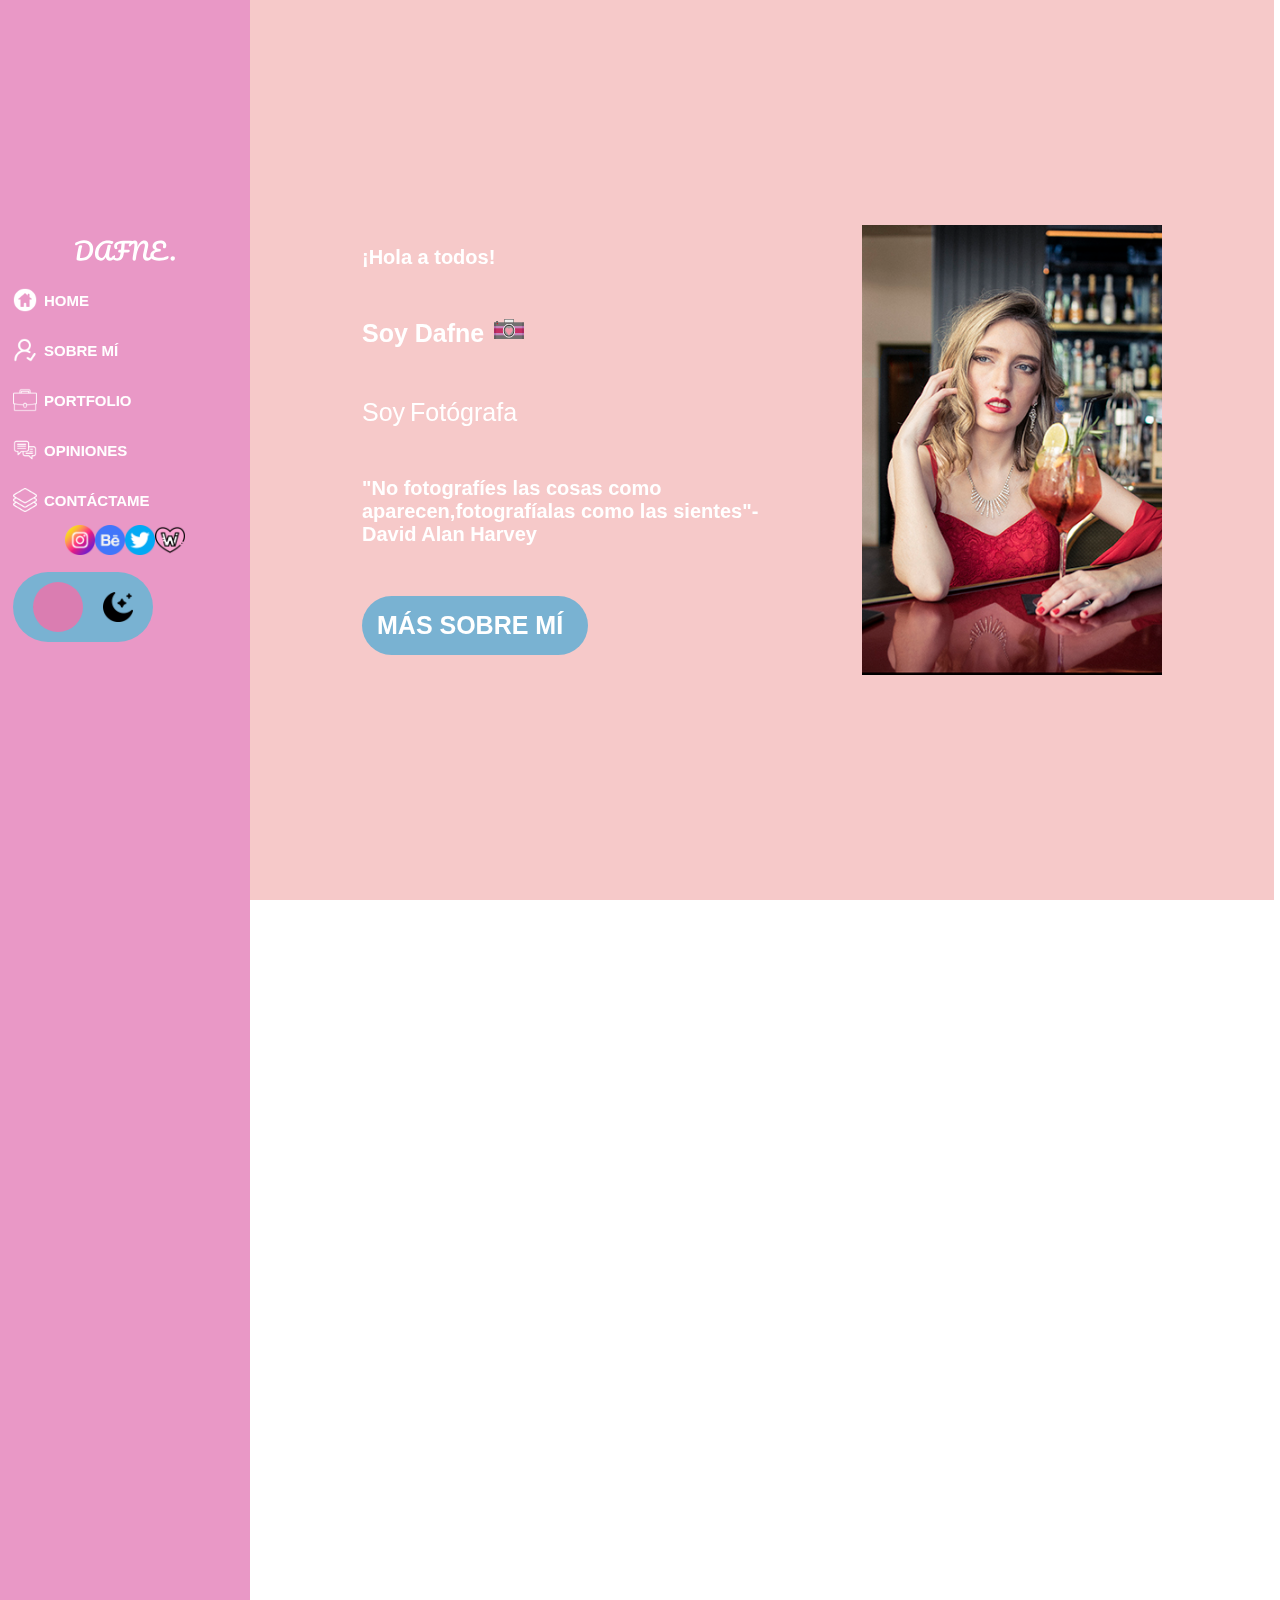
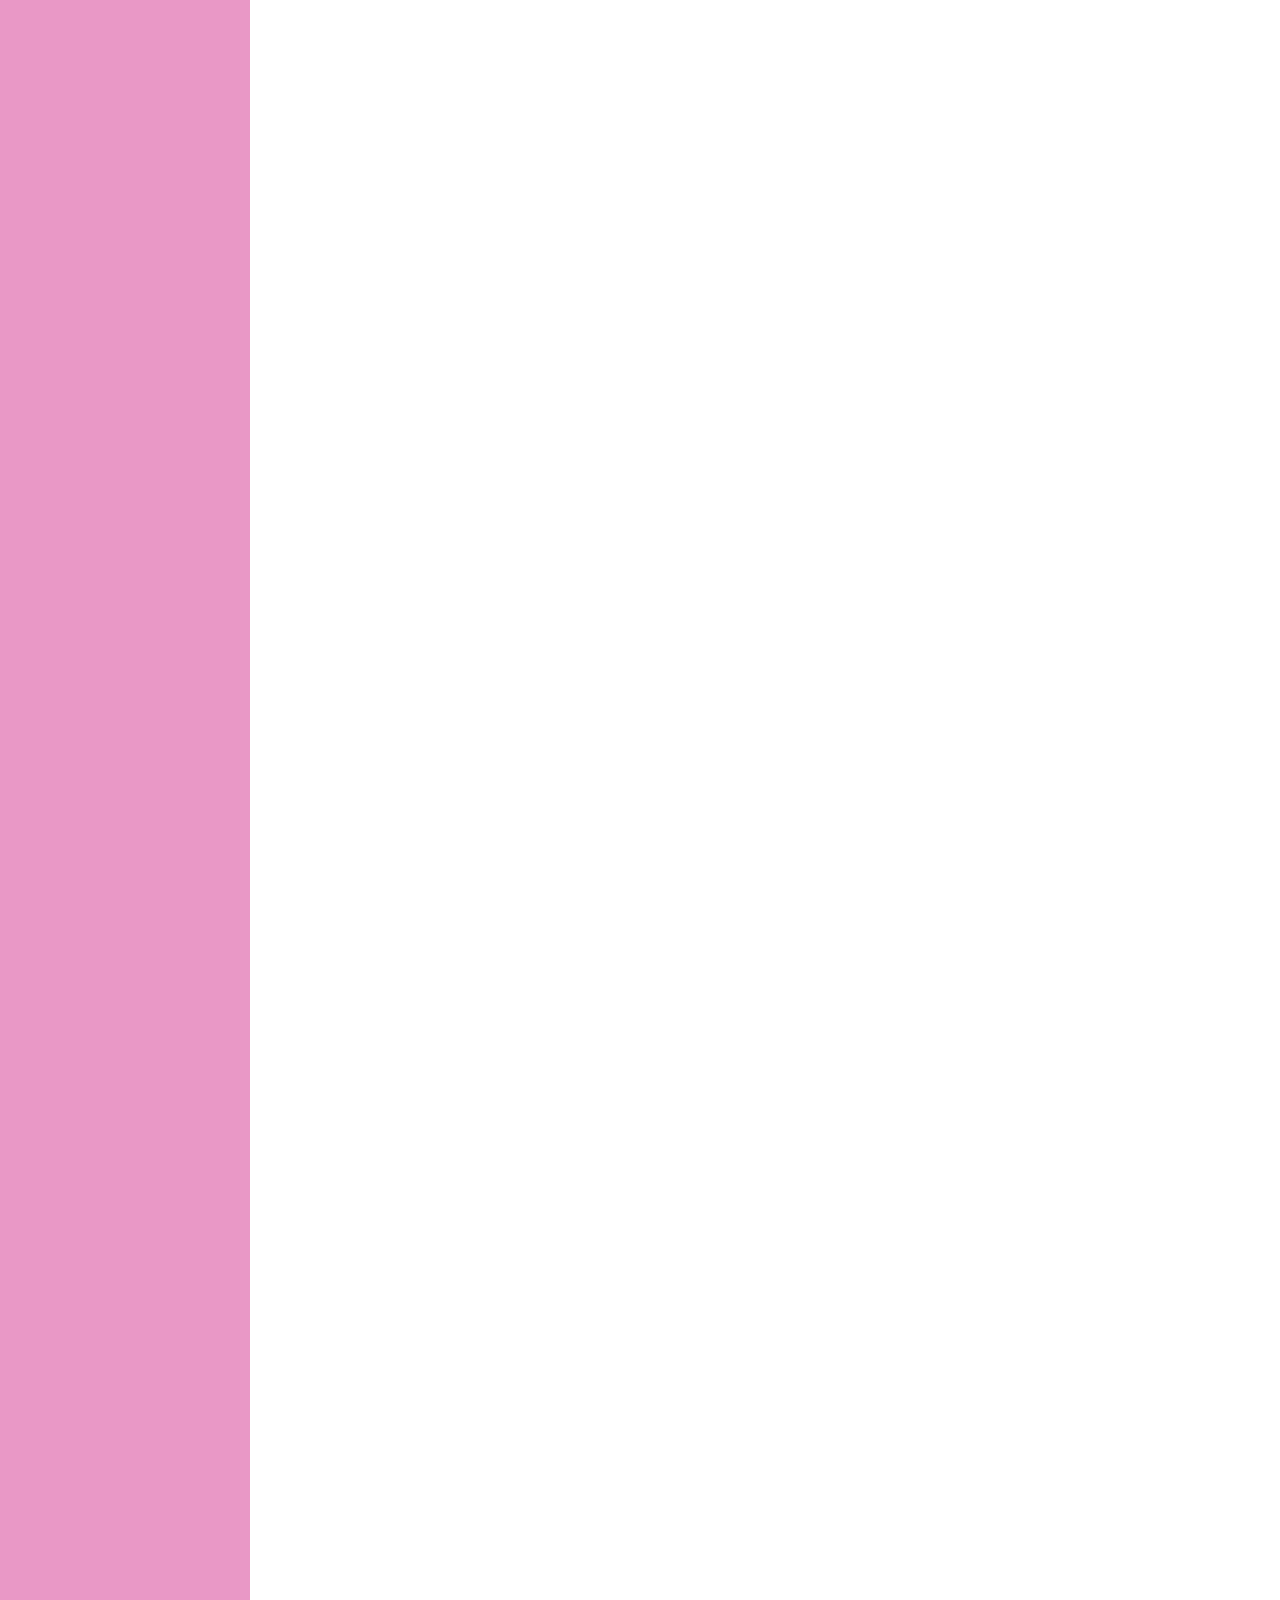
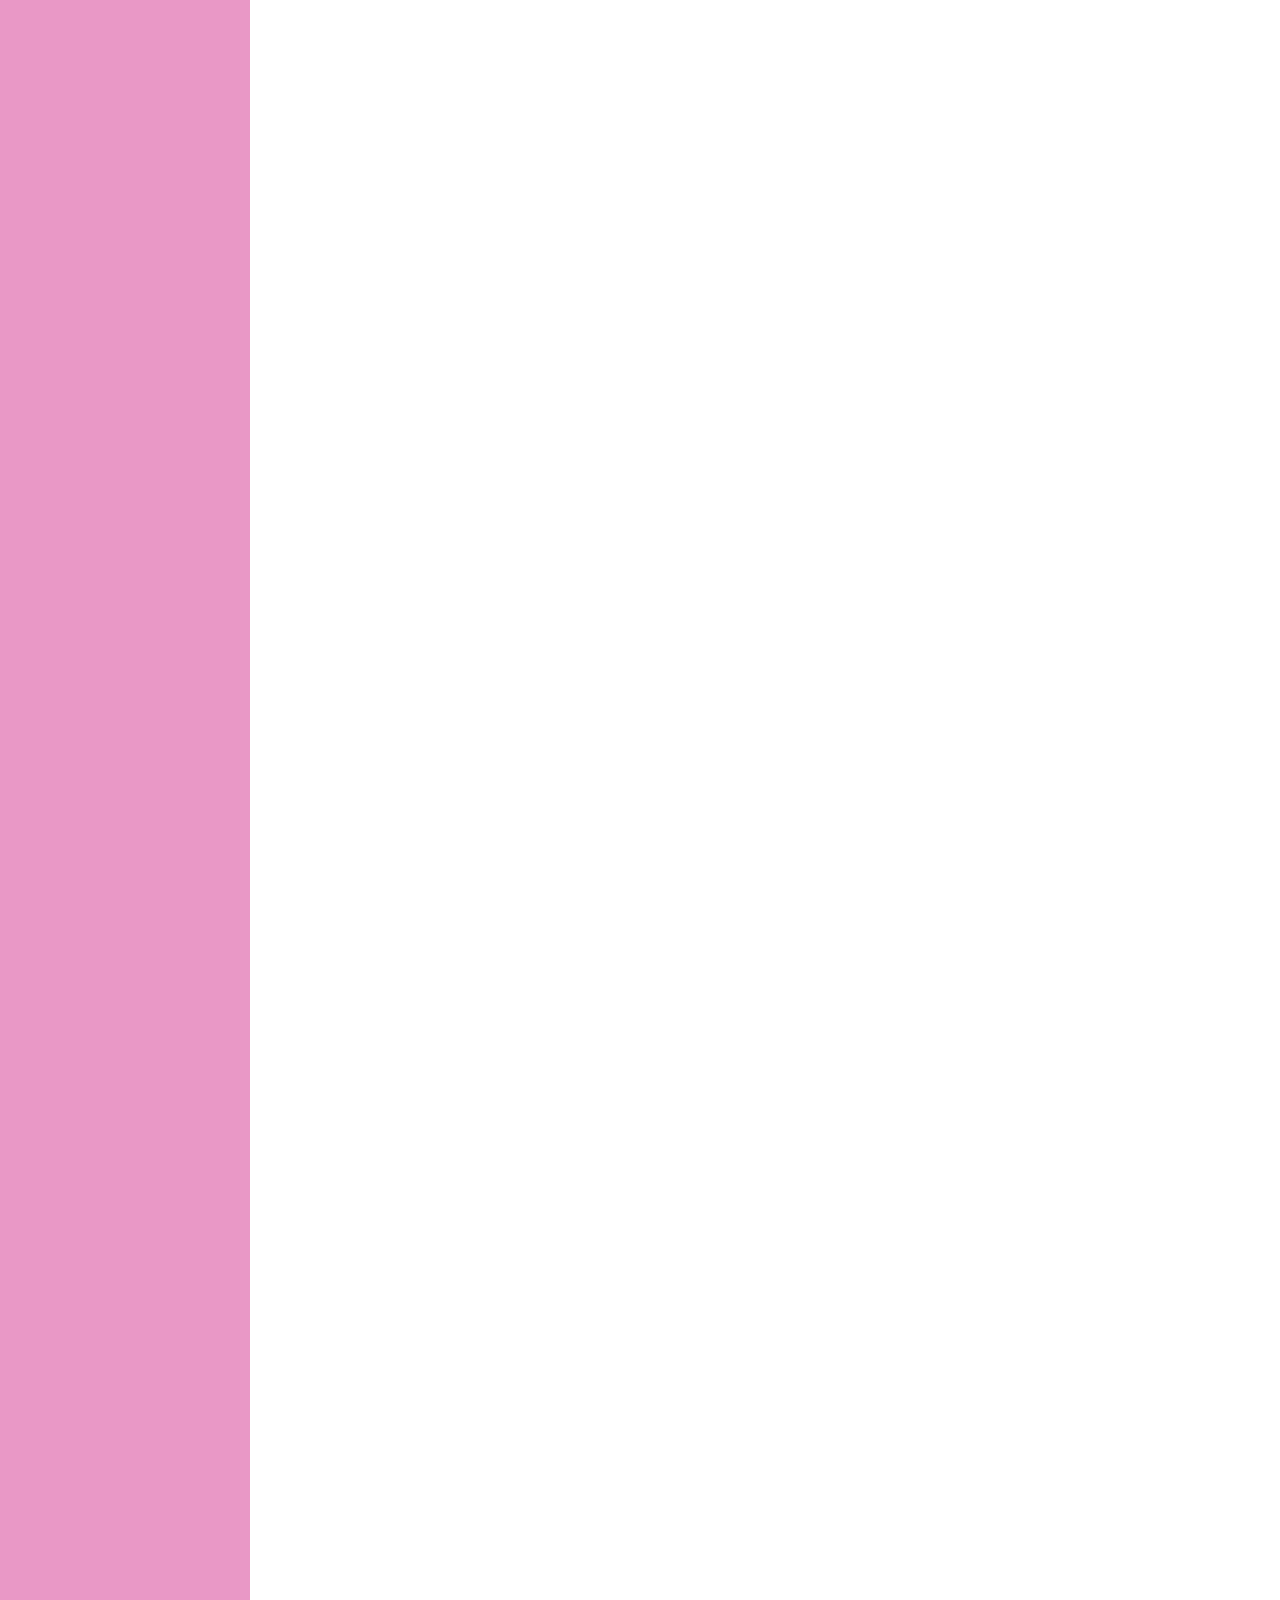
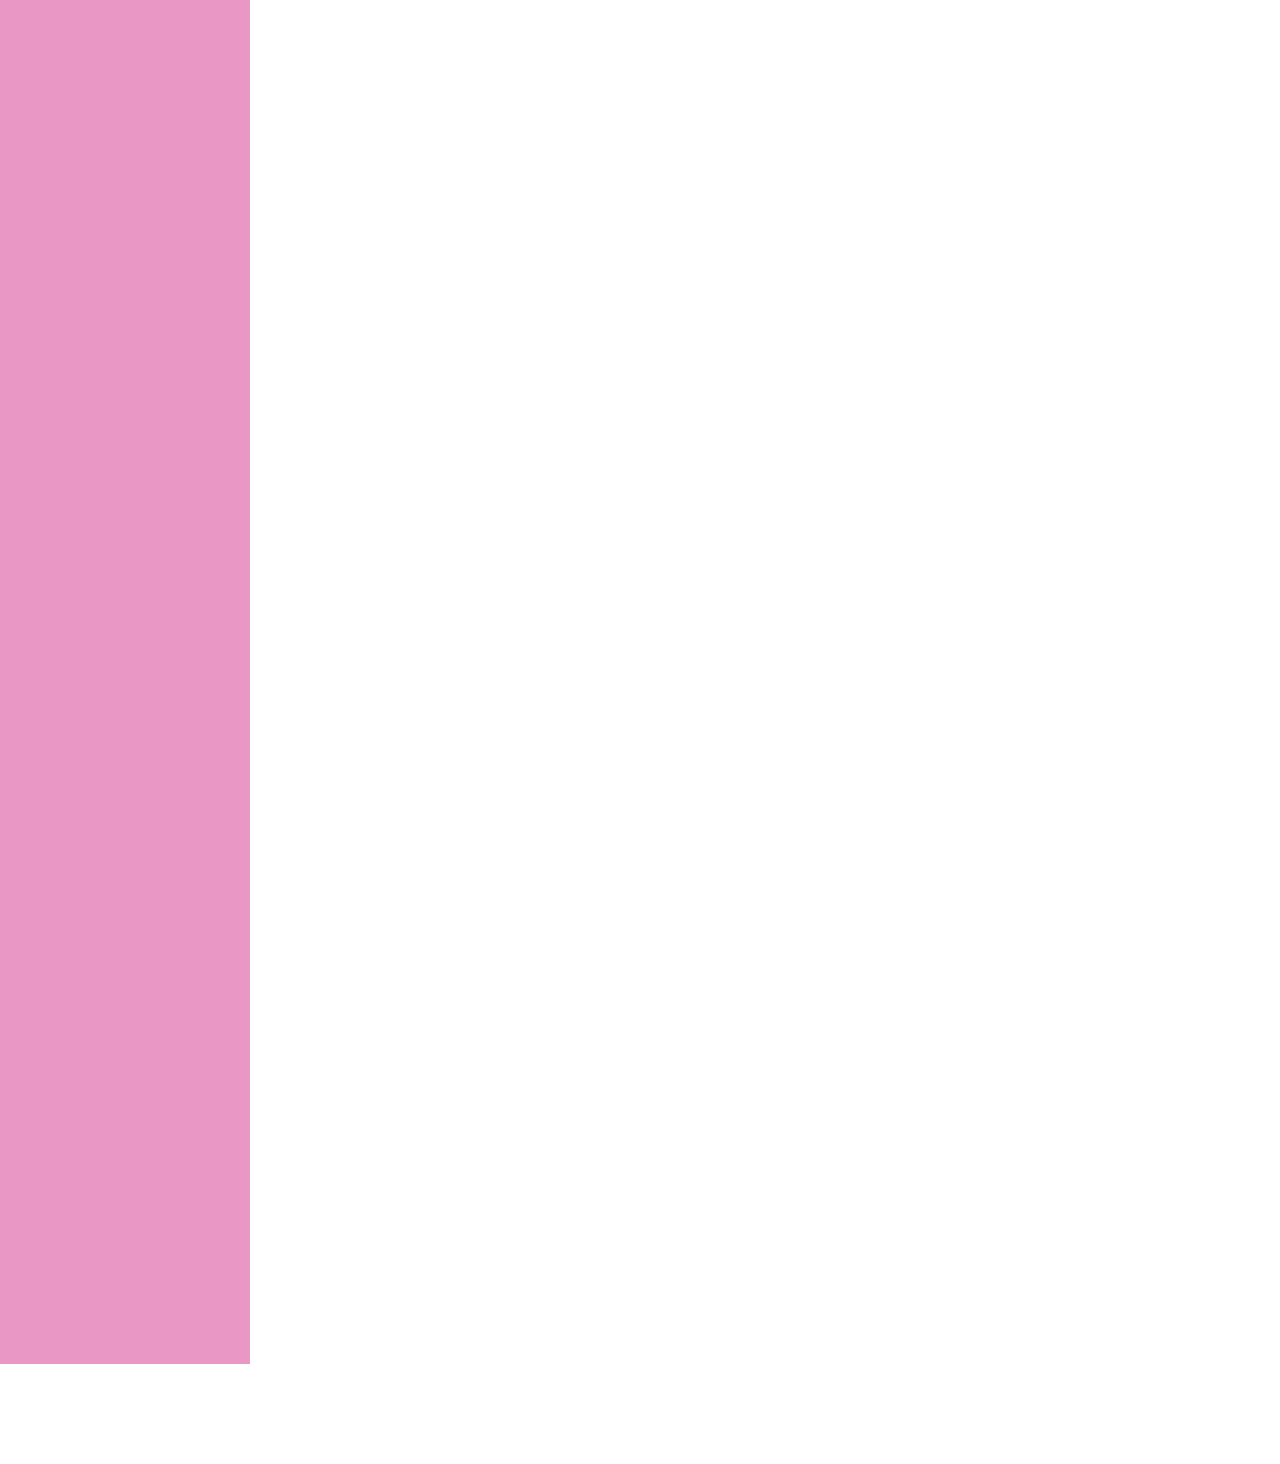
==== index.html @ 52aec1c9 "jj" ====
<!DOCTYPE html>
<html lang="en">
<head>
	<meta charset="UTF-8">
	<meta name="viewport" content="width=device-width, initial-scale=1.0">
	<script src="https://kit.fontawesome.com/fcde17cf77.js" crossorigin="anonymous"></script>
	
    <link
    rel="stylesheet"
    href="https://cdnjs.cloudflare.com/ajax/libs/animate.css/4.1.1/animate.min.css"
    />
    <link rel="stylesheet" href="https://unpkg.com/aos@next/dist/aos.css"/>


    <link rel="stylesheet" href="./css/pfinal.css" type="text/css">
	
    <title>Portfolioproyectofinal</title>
</head>

<body>
    <header class="menutodo">
            <div class="conjuntomenu">
                <div class="tituloWeb">

                </div>
            <!-- <img class="cliente"src="imagenes/dafne.svg"> -->
            
            <section class="menu">
                <a href="#home">
                <article class="tituloicono">
                    <img class="iconito" src="imagenes/casa.png">
                    <h1>HOME</h1>
                </article>
                </a>
                <a href="#sobremi">
                <article class="tituloicono">
                    <img  class="iconito" src="imagenes/about.png">
                    <h1>SOBRE MÍ</h1>
                </article>
                </a>
                <a href="#portfolio">
                <article class="tituloicono">
                    <img  class="iconito" src="imagenes/maleta.png">
                    <h1>PORTFOLIO</h1>
                </article>
                </a>
                <a href="#opiniones">
                <article class="tituloicono">
                    <img  class="iconito" src="imagenes/chat.png">
                    <h1>OPINIONES</h1>
                </article>
                </a>
                <a href="#contactame">
                <article class="tituloicono">
                    <img  class="iconito" src="imagenes/notas.png">
                    <h1>CONTÁCTAME</h1>
                </article>
                </a>
                <article class="redessociales1">
                    <a href="https://www.instagram.com"><img class="img1" src="imagenes/instagram.png"></a>
                    <img class="img1" src="imagenes/behance.png">
                    <img class="img1" src="imagenes/twitter1.png">
                    <img class="img1" src="imagenes/weheartit.png">
                </article>

                <div class="puñetero">
                            <div class="switch-content">
                                <input type="checkbox"  class="checkbox" id="chk"/>
                                <label class="label" for="chk">
                                    <img class="soluna" src="imagenes/sol.png">
                                    <img class="soluna" src="imagenes/luna.png">
                                <div class="ball"></div>
                                </div>
                </div>

                <div class="switchAlt">
                    <img class="sol" src="imagenes/sol.png">
                    <img class="luna" src="imagenes/luna.png">
                </div>
            </section>
        </div>
    </header>
   <main class="conjunto">
    

    
    <section id="home">
        <div class="contenido portada">
                <img class="user" src="imagenes/fotoppal.jpg">
                <div class="textoppal">
                    <h2>¡Hola a todos!</h2>
                    <div class="textocamara">
                        <h1>Soy Dafne</h1>
                        <img class="camara1" src="imagenes/camararosa.png">
                    </div>
                    <div class="animation">
                        <p>Soy </p>
                        <p class="recutext animate__animated animate__flipInX" >Fotógrafa</p>
                    </div> 
                    <div class="fraseautor">
                        <h1>"No fotografíes las cosas como aparecen,fotografíalas como las sientes"-
                        <h2>David Alan Harvey</h2>
                    </div>

            
                    <a href="#sobremi" class="boton"><h1>MÁS SOBRE MÍ</h1></a>
                </div>
        </div>
    </section>

   <section id="sobremi">
        <div class="contenido aboutme">
            <h1 class="titleab" data-aos="fade-up" data-aos-duration="1500">SOBRE MÍ</h1>
            <div class="tituloimagenbocadillo" data-aos="fade-up" data-aos-duration="1500">
                <img class="user2" src="imagenes/fotosec.jpg">
            
            <div class="sombra">
                <div class="bocadillo">
                    <div class="camarastexto">
                    <div class="textoboton2">
                        <h2> Soy Dafne Serrano, fotógrafa</h2>
                        <h2>Soy una chica de 27 años que le encanta la fotografía. Mis comienzos fueron en 2007, cuando
                            me regalaron mi primera cámara compacta. En las Navidades de 2017, mi padre, me regaló por reyes una
                            Nikon D3300, desde entonces, he avanzado mucho hasta el día de hoy.
                        </h2>
                    </div>
                    </div>

            <article class="titulosvisitas" data-aos="fade-up" data-aos-duration="1500">
                
                <div class="conjuntoiconotexto">
                        <img class="iconos3" src="imagenes/experience.png">
                    <div class="textonumero">
                        <h1 id="contador1">0</h1>
                        <p>Años de experiencia</p></button>
                    </div>
                </div>
                
                <div class="conjuntoiconotexto">
                    <img class="iconos3" src="imagenes/maletin.png">
                    <div class="textonumero">
                        <h1 id="contador2">0</h1>
                        <p>Proyectos hechos</p>
                    </div>
                </div>
            
                <div class="conjuntoiconotexto">
                    <img class="iconos3" src="imagenes/follower.png">
                    <div class="textonumero">
                        <h1 id="contador3">500</h1>
                        <p>Followers</p>
                    </div>
                </div>
            
                <div class="conjuntoiconotexto">
                    
                    <img class="iconos3" src="imagenes/social.png">
                    <div class="textonumero">
                        <h1 id="contador4">5</h1>
                        <p>Clientes felices</p>
                    </div>
                </div>
            </div>
            </article>
    </div>
   </section>

 

   <section id="portfolio"  class="recentworks">
        <h1 class="textportfolio" data-aos="fade-up" data-aos-duration="1500">PORTFOLIO</h1>
    
       
        <article class="imagenesworks">
            
            <div class="vol1" data-aos="fade-up" data-aos-duration="1500">

                <article class="tarjeta" data-filter="creative" attrnum="0">
                    <img onclick="window.modal.showModal();" id="icono1" src="imagenes/pasarela22/pasarela2.jpg">
                </article> 
                <article class="tarjeta" data-filter="creative" attrnum="1">
                    <img onclick="window.modal.showModal();" id="icono1" src="imagenes/alicia21/alicia1.jpg">
                </article>
                <article class="tarjeta" data-filter="creative" attrnum="2">
                    <img onclick="window.modal.showModal();" id="icono1" src="imagenes/bilbao22/bilbao1.jpg">
                </article>
                <article class="tarjeta" data-filter="creative" attrnum="3">
                    <img onclick="window.modal.showModal();" id="icono1" src="imagenes/lau21/lau1.jpg">
                </article>
            
            
                <article class="tarjeta" data-filter="creative" attrnum="4">
                    <img onclick="window.modal.showModal();" id="icono1" src="imagenes/mawis18/mawis1.jpg">
                </article>
                <article class="tarjeta" data-filter="creative" attrnum="5">
                    <img onclick="window.modal.showModal();" id="icono1" src="imagenes/metro18/metro1.jpg">
                </article> 
                <article class="tarjeta" data-filter="creative" attrnum="6">
                    <img onclick="window.modal.showModal();" id="icono1" src="imagenes/noe18/noe1.jpg">
                </article>   
                <article class="tarjeta" data-filter="creative" attrnum="7">
                    <img onclick="window.modal.showModal();" id="icono1" src="imagenes/paisajeesoct21/oct1.jpg">
                </article>
                
                
           
         
                <article class="tarjeta" data-filter="creative" attrnum="8">
                    <img onclick="window.modal.showModal();" id="icono1" src="imagenes/paisajesept22/sept1.jpg">
                </article>
                <article class="tarjeta" data-filter="creative" attrnum="9">
                    <img onclick="window.modal.showModal();" id="icono1" src="imagenes/plantitas22/plantita1.jpg">
                </article>
                <article class="tarjeta" data-filter="creative" attrnum="10">
                    <img onclick="window.modal.showModal();" id="icono1" src="imagenes/sadik18/sadik1.jpg">
                </article>
                <article class="tarjeta" data-filter="creative" attrnum="11">
                    <img onclick="window.modal.showModal();" id="icono1" src="imagenes/jyv22/jyv1.jpg">
                </article>
             
               
                
            </div>
            
            
            <dialog id="modal">
                <div class="modalContent">
                    <spam class="close" onclick="window.modal.close();" href="#">X</spam>
                    <!-- CONTENEDOR DE LA IMAGEN -->
                    <div class="mod">
                        
                    </div>
                    <div class="botones">
                        <div class="btn-izq">
                            <img class="izq" src="imagenes/abajo.png">

                        </div>
                        <div class="btn-der">
                            <img class="der" src="imagenes/abajo.png">

                        </div>
                    </div>
                </div>
            </dialog>     
        </article>
           
    </section>

    <section id="opiniones"  class="services">
        <div class="titulo"><h1 data-aos="fade-up" data-aos-duration="1500">OPINIONES</h1></div>
        <div class="cajaservices" data-aos="fade-up" data-aos-duration="1500">
            <div class="caja1 ui">
                <img class="fotocomentario" src="imagenes/comentariosfoto.png">
                <h1>EZEQUIEL</h1>
                <p>Tus fotos, son islas bonitas en el mar de reels básicos que es instagram. Da gusto.</p>
            </div>
            <div class="caja1 deve">
                <img class="fotocomentario" src="imagenes/comentariosfoto.png">
                <h1>LAURA</h1>
                <p>Que colores más bonitos tiene tu perfil. Le aportas frescura a tus fotos.</p>
            </div>
        
            <div class="caja1 ph">
                <img class="fotocomentario" src="imagenes/comentariosfoto.png">
                <h1>DIEGO</h1>
                <p>Tus fotos son mágicas, algunas parecen postales. ¡Buen trabajo!</p>
            </div>
             <div class="caja1 rd">
                <img class="fotocomentario" src="imagenes/comentariosfoto.png">
                <h1>AMANDA</h1>
                <p>¡Menudo currazo nena, me encantan los detallitos!</p>
             </div>
            <div class="caja1 ms">
                <img class="fotocomentario" src="imagenes/comentariosfoto.png">
                <h1>MÓNICA</h1>
                <p>Muy bonitas, que ganas de ver más cosas tuyas.</p>
            </div>
        </div>
       
    </section>


    <section  class="clientsreviews">
        <h1 class="textclients" data-aos="fade-up" data-aos-duration="1500">COLABORACIONES</h1>
            <article class="clientsall">
                <section class="principal">
                    <article class="secundaria" data-aos="fade-up" data-aos-duration="1500" >
                        
                            <img class="logo1" src="imagenes/ayuntamientologo.jpg">
                            <img class="logo1" src="imagenes/logoeac.png">
                            <img class="logo1" src="imagenes/logoceutatv.png">
                        
                    </article>
                </section>  
            </article>
            
         

    </section>

    <section id="contactame"  class="getintouch">
            <h1 class="gettexto" data-aos="fade-up" data-aos-duration="1500">CONTÁCTAME</h1>
            <h1 class="nombre" data-aos="fade-up" data-aos-duration="1500">DAFNE SERRANO</h1>

    
       

        <div class="conjunto2" data-aos="fade-up" data-aos-duration="1500">
            <div class="doscajas">
            <div class="cajaget">
                    <input  class="borderinput" type="email" name="email" placeholder="Your name" required>
                </div>
            <div class="cajaget">
                    <input  class="borderinput" type="email" name="email" placeholder="Email adress" required></div>
            </div>
            <div class="cajaget">
                <input  class="borderinput" type="email" name="email" placeholder="Subject" required></div>
            <div class="cajaget">
                <textarea class="borderinput" type="email" name="email" placeholder="Message" required></textarea>

            </div>

            <a class="botonget">
                <h1>Send Message</h1>
            </a>

        </div>
        
    
        


    </section>

   </main>

  

    <script src="js/parallax.js"></script>

    <script src="js/particulas.js"></script>

    <script src="js/bouncein.js"></script>

    <script src="js/contador.js" type="module"></script>

    <!-- <script src="js/animacioncontador.js" ></script> -->
    <script src="https://unpkg.com/aos@next/dist/aos.js"></script>
    <script>
        AOS.init();
    </script>
    <script src="js/switch.js"></script>
    <script src="js/moveruser.js"></script>
    <script src="js/filtrado.js"></script>
    <script src="js/animated.js"></script>
    <script src="js/scrollmenu.js"></script>
    <script src="js/slide.js"></script>


</body>
</html>
---- css/pfinal.css ----
*{
    margin: 0;
	padding: 0;
	box-sizing: border-box;

}
html {
	scroll-behavior: smooth;

}

body{
	display: flex;
	
	font-family: 'Josefin Sans', sans-serif;	
}

.tituloWeb{
	width:40%;
	height:50px;

	background-image: url("../imagenes/dafne.svg");
	background-size: contain;
	background-repeat: no-repeat;
	background-position: center;
}

.puñetero{
	display: flex;
	padding: 13px;
}

.switchAlt{
	display: none;
}

.switch-content {
	position: relative;
    width: 140px;
}
.menubola{
	display: flex;
    position: absolute;
}
.label{
	height: 70px;
    background-color: #79B2D2;
    padding: 20px;
    gap: 40px;
    border-radius: 90px;
    display: flex;
    position: relative;
}
.label img{
	width:30px;
}
.checkbox{
	position: absolute;
    opacity: 0;
}
.ball{
	cursor: pointer;
	position: absolute;
    top: 10px;
    width: 50px;
    height: 50px;
    border-radius: 50%;
    background-color: rgb(218, 125, 177);
    transition: all 1s ease-in-out;
}
body.dark{
	background-color: #A98CC6;
}
body.dark .contenido.aboutme{
	 background-color: #A98CC6;
}
body.dark .recentworks{
	background-color: #A98CC6;
}
body.dark .services{
	background-color: #A98CC6;
}

body.dark .secundaria{
	background-color: #A98CC6; 
}

body.dark .getintouch{
	background-color: #A98CC6; 

}
.checkbox:checked + .label .ball {
    transform: translate(60px);
    background-color:#A98CC6;
}
#home{
	background-color: #E998;
}

.conjunto{
	display: flex;
	flex-direction: column;
	width: 80vw;
}
	
.conjunto section .contenido{
	max-width:1000px;
	margin:auto;
	padding: 50px 0;
}

.portada{
	
	display: flex;
	justify-content: center;
	flex-direction: row-reverse;
	align-items: center;
	/* gap: 85px; */
	width:100%;
	height: 100vh;
	position: relative;
	flex-wrap: wrap;

}



.portada h1 {
	color: white;
	font-size: 25px;
}
.portada h2{
	color: white;
	font-size: 50px;
}

a{
text-decoration: none;
}
.menutodo{
	background-color: #E998C6;
    left: 0px;
    display: flex;
    flex-direction: column;
	justify-content: center;
    width: 20vw;
	max-width: 250px;
}



.menu{
	
	flex-direction: column;
    width: 20vw;
    display: flex;
	max-width: 250px;
}

.conjuntomenu{
	
	display: flex;
    flex-direction: column;
    left: 0;
    position: fixed;
    top: 25%;
    align-items: center;

}
	
.redessociales1{
	display:flex;
	justify-content: center;
}
.img1{
	width: 30px;
	height: 30px;
}
.menu h1{
	
	font-size: 15px;
	color: white;
}

.animation{
	display: flex;
	gap: 5px;
}

.animation p{
	color: white;
	font-size: 15px;
}
.recutext{
	
	animation-name: flipInX; /* referring directly to the animation's @keyframe declaration */
  	animation-duration: 2s; /* don't forget to set a duration! */
	animation-iteration-count:infinite;
		

	 
}

.cliente{
	width: 200px;
    padding: 40px;
}
  



.user{
	width: 50%;
}

.textoppal{
	width: 50%;
	display: flex;
	flex-direction: column;
	gap: 50px;
}

.tituloicono{
	display: flex;
	gap: 7px;
	padding: 13px;
	align-items: center;
}

.iconito{
	width: 24px;
}

.layer{
	position:relative;
}



.textocamara{
	display: flex;
	gap:10px;
}
.camara1{
	width: 30px;
	height: 20px;
}
.animation p{
	font-size: 25px;
}
.fraseautor{
	display: flex;
	flex-direction: column;
	justify-content: flex-end;

}
.fraseautor h1{
	font-size: 20px;
}
.fraseautor h2{
	font-size: 20px;
}

.redessociales{
	display: flex;
	gap: 20px;

}
.icono{
	width: 30px;
	height: 30px;
}
.boton{
	border-radius: 50px;
    background-color:#79B2D2;
    font-size: 24px;
    color: white;
    padding: 15px;
    width: 226px;
}

/*los hovers por algun motivo no funcionan*/
.boton:hover {
	cursor: pointer;
    background-color: #E998C6;
}



.tituloimagenbocadillo{
	display: flex;

	justify-content: center;
	align-items: center;
	gap: 37px;
}

.tituloimagenbocadillo h1 {
	font-size: 30px;
}

	

.tituloimagen h1{
	font-size: 18px;
}
.sombra{
	
	border-radius: 10px;
	display: flex;
	align-items: center;
	box-shadow: inset 0 -1em 1em rgba(0,0,0,0.1), 0 0 0 1px rgb(255,255,255), 0.3em 0.1em 1em rgba(0,0,0,0.3);

}
.bocadillo{
	display: flex;
	flex-direction: column;
	align-items: center;
	gap:30px;
	padding: 77px;

}
.camarastexto{
	display: flex;
}
.textoboton2{
	display: flex;
	flex-direction: column;
	gap: 20px;
}
.textoboton2 h1{

	font-size: 20px;

}
.textoboton2 .boton1{
	
	background-color:#FE4C62 ;
	font-size: 15px;
	width: 180px;
	border-radius: 10px;
	padding: 10px;

}

.user2{
	width: 250px;
}

.aboutme{
	min-height: 100vh;
	background-color: white;
    display: flex;
    flex-direction: column;
	justify-content: center;
    gap: 20px;
}


.titleab{
	display: flex;
    justify-content: center;
	font-size: 45px;
}
.titulosvisitas{
	display: flex;
    flex-wrap: wrap;
    justify-content: space-evenly;
    gap: 15px;
    padding: 25px;
}


.tituloporc{
	display: flex;
	justify-content: space-between;
	gap: 15px;
	
}



.camarabout{
	width: 200px;
    height: 150px;
}


.conjuntoiconotexto{
	
	display: flex;
    gap: 15px;
    width: calc(100%/2 - 20px);
}
		
	  


.textonumero{
	display: flex;
	flex-direction: column;
	
}

.textonumero h1{
	font-size: 35px;
}
.iconos3{
	width: 40px;
	height: 40px;
}


.services{
	background-color: white;
	padding: 110px;
}

.titulo{
	
	font-size: 15px;
	padding: 32px;
	
}
.titulo h1{
	display: flex;
    justify-content: center;
}
.cajaservices{
	max-width: 800px;
    display: flex;
    flex-wrap: wrap;
    align-items: center;
    padding: 30px;
    gap: 20px;
    justify-content: center;
	
    position: relative;
    left: 150px;
}


.fotocomentario{
	width: 150px;
	height: 150px;
}
.ui{
	background-color:#79B2D2;

}
.caja1 h1{
	color: white;
}
.caja1 p{
	color: white;
}
.deve{
	background-color:#87CDD5
}

.ph{
	background-color: #F19DCD;

}

.rd{
background-color:#9374b3;
}
.dark.caja1.rd{
	background-color: #755794;
}

.ms{
	background-color: #8F74C8;
}


.caja1{
	gap: 10px;
    border-radius: 30px;
    padding: 40px;
    box-shadow: rgb(149 157 165 / 20%) 0px 8px 24px;
    display: flex;
    flex-direction: column;
    align-items: center;
    justify-content: center;
    width: calc(100%/3 - 20px);
}


.e{
	width: 20px;
	height: 20px;
}
.m{
	width: 20px;
	height: 20px;
}
.experience{
	width: 100%;
	background-color: white;
	
}
.tituloe{
	font-size: 30px;
    padding: 30px;
}

.conjuntoexperience{
	display: flex;
    gap: 41px;
    padding: 62px
}

.exp1{
	display: flex;
    flex-direction: column;
	gap: 15px;
	padding: 30px;
	font-size: 10px;
}
.exp1 h1{
	font-size: 24px;
}

.iconofecha{
	display: flex;
	gap:10px;
}

.cajaexp1{
	box-shadow: rgba(0, 0, 0, 0.24) 0px 3px 8px;
	border-radius: 20px;

}
.cajaexp2{
	box-shadow: rgba(0, 0, 0, 0.24) 0px 3px 8px;
	border-radius: 20px;

}

.recentworks{
	max-width: 1000px;
    margin: auto;
    padding: 50px 0;
	display: flex;
	background-color: white;
	flex-direction: column;
	width: 100%;
	gap: 50px;
  
}

.recentworks h1{
	font-size: 30px;
}

.textportfolio{
	display: flex;
    justify-content: center;

}

.pestañastodo{
	display: flex;
	font-size: 20px;
	gap: 17px;
	cursor: pointer;
}

.tarjeta{
	position: relative;
    width: calc(100%/3 - 20px);
    display: flex;
}

.w1{

	box-shadow: rgba(0, 0, 0, 0.24) 0px 3px 8px;
	width: 30%;
	height: 30%;
	border-radius: 20px;
}
.vol1{
	
	display: flex;
    flex-wrap: wrap;
    justify-content: space-between;
    gap: 20px;
}
	
	

.vol1 img{
	width: 100%;
   
}

.vol1 .imagenestarjeta{
	
	width: 10%;
	height: 100%;
	position: relative;
	top: 50px;
	left: 25px;
	
}
#icono1{
	width: 100%;
	height:  93%;
	pointer-events: auto;
    cursor: pointer;
}


.creativew1{
	display: flex;
	flex-direction: column;
	height: 50%;
	width: 100%;


}
.texto1{
	display: flex;
	flex-direction: column;
}

#modal{
    width: 80vw;
    height: 80vh;
	margin:auto;
    
    background-color: #e998c6;;
}

.modalContent{
	width: 100%;
	height:100%;
	display: flex;
	justify-content: center;
	align-items: center;
	flex-direction: column;
}
  

.mod{
	width: 80%;
	height:80%;

	margin: auto;
    
    
	background-size: cover;
    background-position: center;
	background-repeat: no-repeat;
    background-size: contain;
}

.botones{

    display: flex;
    justify-content: space-between;
    align-items: center;

	
	height: 30px;
}


.botones div{
	height: 100%;
	width: 60px;
	cursor: pointer;
}
.der{
	width: 20px;
	transform: rotate(-90deg);
}


.izq{
	width: 20px;
	transform: rotate(90deg);

}


#popup:target {
    opacity: 1;
    pointer-events: auto;
}
.iconomodal{
    width: 50%;
    height: 50%;
}

.close{
	cursor: pointer;
	position: absolute;
	top:10px;
    right: 10px;
    border-radius: 50%;
    background-color: pink;
    color: white;
    font-size: 30px;
    text-decoration: none;
	padding: 10px;
}
  
.clientsreviews{
	background-color: white;
	display: flex;
    flex-direction: column;
	min-height: 40vh;
}

.clientsall{
	display: flex;
	flex-direction: column;
	gap:20px;
}
.textclients{
	display: flex;
    justify-content: center;

	padding: 50px;
}
.conjuntoimgtext{
	display:flex;
	padding: 15px;
	flex-direction: column;
	align-items: center;
	gap: 20px;

}

.secundaria{
    max-width: 700px;
    margin: auto;
    position: relative;
    display: flex;
    justify-content: center;
    align-items: center;
    background-color: pink;
    gap: 40px;
    padding: 15px;
	border-radius: 10px;
}

.logo1{
	width: 200px
}
.derecha{
    transform:translateX(0px);
    transition: all 1s ease;

}
.izquierda{
    transform:translateX(-250px);
    transition: all 1s ease;
}
.capamascara{
    background-color: violet;
    width: 250px;
    overflow-x: hidden;  
    
}
.users{
    display: flex;
    
    width: 500px;
}
    
.user1{
    width: 250px;
    display: flex;
    flex-direction: column;
    align-items: center;
    gap: 10px;
}
  

.iconitou{
    width: 200px;
    height: 200px;
}
.textous{
    width: 200px;
    height: 100px;

    border-radius: 20px;
    gap:20px;

    background-color: honeydew;
    
    display: flex;
    align-items: center;
}


.cajabotones{
    display: flex;
    gap:15px;
}



.marcas{
	gap: 29px;
	display: flex;
	flex-direction: column;
	padding: 20px;
}
.filan1{
	display: flex;
    justify-content: space-evenly;

}

.imgclientss{
	width: 45px;
}
.filan2{
	display: flex;
    justify-content: space-evenly;
}
.latestposts{
	background-color: white;
	display: flex;
	flex-direction: column;
	
}
.latestposts h1{
	padding: 50px;
    font-size: 30px;
}

.imagenespost{
	display: flex;
	gap: 20px;
	justify-content: center;
	padding: 12px;
}

.dentroimpost{
	border-radius: 30px;
    align-items: center;
    text-align: center;
    display: flex;
    flex-direction: column;
    gap: 20px;
	padding: 3px;
    box-shadow: rgb(99 99 99 / 20%) 0px 2px 8px 0px;
}
.dentroimpost:hover{
	width: 110%;
	cursor: pointer;
}
	

.titlepost{
	font-size: 20px;
}
.textpost{
	display: flex;
	gap:10px;
}
.textpost h2{
	font-size: 20px;
}

.imgp{
	width: 350px;
}
.services{
	background-color: white;
    padding: 110px;
    position: relative;
    left: 20px;
}

.getintouch{
    
	display: flex;
    flex-direction: column;
    height: 90vh;
    align-items: center;
    justify-content: center;
}

	
.gettexto{
	display: flex;
    justify-content: center;
	font-size: 30px;
	gap:10px;
}

.nombre{
	
	display: flex;
    justify-content: center;
    font-size: 15px;
	padding: 40px;
	
}
.getchange{
	position:relative;
	bottom: 10px;
	font-size: 20px;
}
.getchange h2{
	font-size: 10px;
}




.conjunto2{
	gap:20px;
	display: flex;
	flex-direction: column;
	
}
.doscajas{
	display: flex;
	gap: 40px;
}

.cajaget{
	background-color: beige;
	box-shadow: rgba(0, 0, 0, 0.16) 0px 1px 4px;
	border-radius: 30px;
	padding: 20px;
}
	

.borderinput{

	font-size: 20px;
	border-style: none;
	padding: 15px;
	background-color: beige;
}
textarea.borderinput{
	height: 221px;
    width: 659px;
}


.botonget{
	background-color: #79B2D2;
	border-radius: 20px;
	padding: 15px;
	width: 200px;
}
.botonget{
	color: white;
	text-align: center;
}
.botonget:hover{
	cursor: pointer;
	background-color:#F19DCD;
}

@media(max-width:800px){
	.menu article h1{
		display: none;
	}

	.menu{
		width: 10vw;
		align-items: center;
	}

	.menutodo{
		width:10vw;
	}

	.conjunto{
		width:90vw;
	}

	.redessociales1{
		flex-direction: column;
		gap:20px;
	}
	

	.conjuntomenu{
	
		align-items: center;
	
	}
	
}



@media(max-width:900px){
	
	.secundaria{
		flex-direction: column;

	}
	.clientsall{
	display: flex;
    flex-direction: column;
    gap: 20px;
    width: 100%;
    align-items: center;
    justify-content: center;

	}

	.conjunto section .contenido {
		display: flex;
		max-width: 700px;
	
	}
	.switchAlt{
		display: inline-flex;
		flex-direction: column;
		align-items: center;
		padding: 10px;
	}

	.switchAlt img{
		width: 20px;
    	height: 20px;
    	padding: 0px;
	}

	.switchAlt .luna{
		display: none;
	}

	.solEsconder{
		display: none;
	}

	.switchAlt .luna.lunaActivar{
		display: inline-flex;
	}

	.puñetero{
		display: none;
	}
	.caja1{
		width: 205px;
    	height: 197px;
	}
	.conjunto2{
		gap: 20px;
    	display: flex;
    	flex-direction: column;
    	width: 90%;
		padding: 30px;
	}
	.vol1{
		display: flex;
		flex-direction: column;
		flex-wrap: wrap;
		align-items: center;
	}

	.clientsreviews{
		min-height: 60vh;
	}
	
	.getintouch{
		height:95vh;
	}
	.doscajas {
		display: flex;
		gap: 40px;
		flex-direction: column;
	}
	textarea.borderinput{
		width: 100%;
	}

	}

	

@media(max-width:1224px){
	.vol1{
		padding: 30px;
}
	}


@media(max-width:1280px){
		.conjunto{
			display: flex;
			flex-direction: column;
			width: 80vw;
			gap: 30px;
		}
		
		.user{
			width: 300px;
		}

		.titleab{
			
			text-align: center;
			font-size: 80px;
				
		}
		
		.textoppal h2{
			font-size: 20px;

		}
		.aboutme h1{
			text-align: center;
			font-size: 40px;
		}
		.aboutme h2{
			text-align: center;
			font-size: 20px;

		}
				
				

		.aboutme{
			display: flex;
			flex-direction: column;
			justify-content: center;
			align-items: center;
			width: 100%;
			height: 100%;
				
		}

		.sombra{
			
			border-radius: 10px;
			display: flex;
			align-items: center;
			box-shadow: none;
		}
		
		.tituloimagenbocadillo{
			display: flex;
			flex-direction: column;
			flex-wrap: wrap;
			
			
		}
		.user2{
			width: 300px;
		}
		.textoboton2{
			align-items: center;
		}
			
		.titulosvisitas{
			display:none;
		}

		.services{
			display: flex;
			flex-direction: column;
			width: 100%;
			height: 100%;
			
		}

		.services .cajaservices {
			display: flex;
			flex-wrap: wrap;
			padding: 10px;
			position: relative;
			left: 10px;
		}

		.services .titulo{
			text-align: center;
			font-size: 20px;
		}
		.tarjeta{
			width: calc(100%/2 - 20px);
		}
		.caja1{
			gap: 10px;
			border-radius: 30px;
			padding: 40px;
			box-shadow: rgb(149 157 165 / 20%) 0px 8px 24px;
			display: flex;
			flex-direction: column;
			justify-content: center;
		}
		.caja1 img{
			width: 30px;
			height: 30px;
		}
		.fotocomentario h1{
			font-size: 15px;
		}

		.caja1 h1{
			font-size: 15px;
		}

		.customjob{

			align-items: center;
		}

		.experience{
			display: flex;
			flex-direction: column;
			width: 100%;
		}
	}
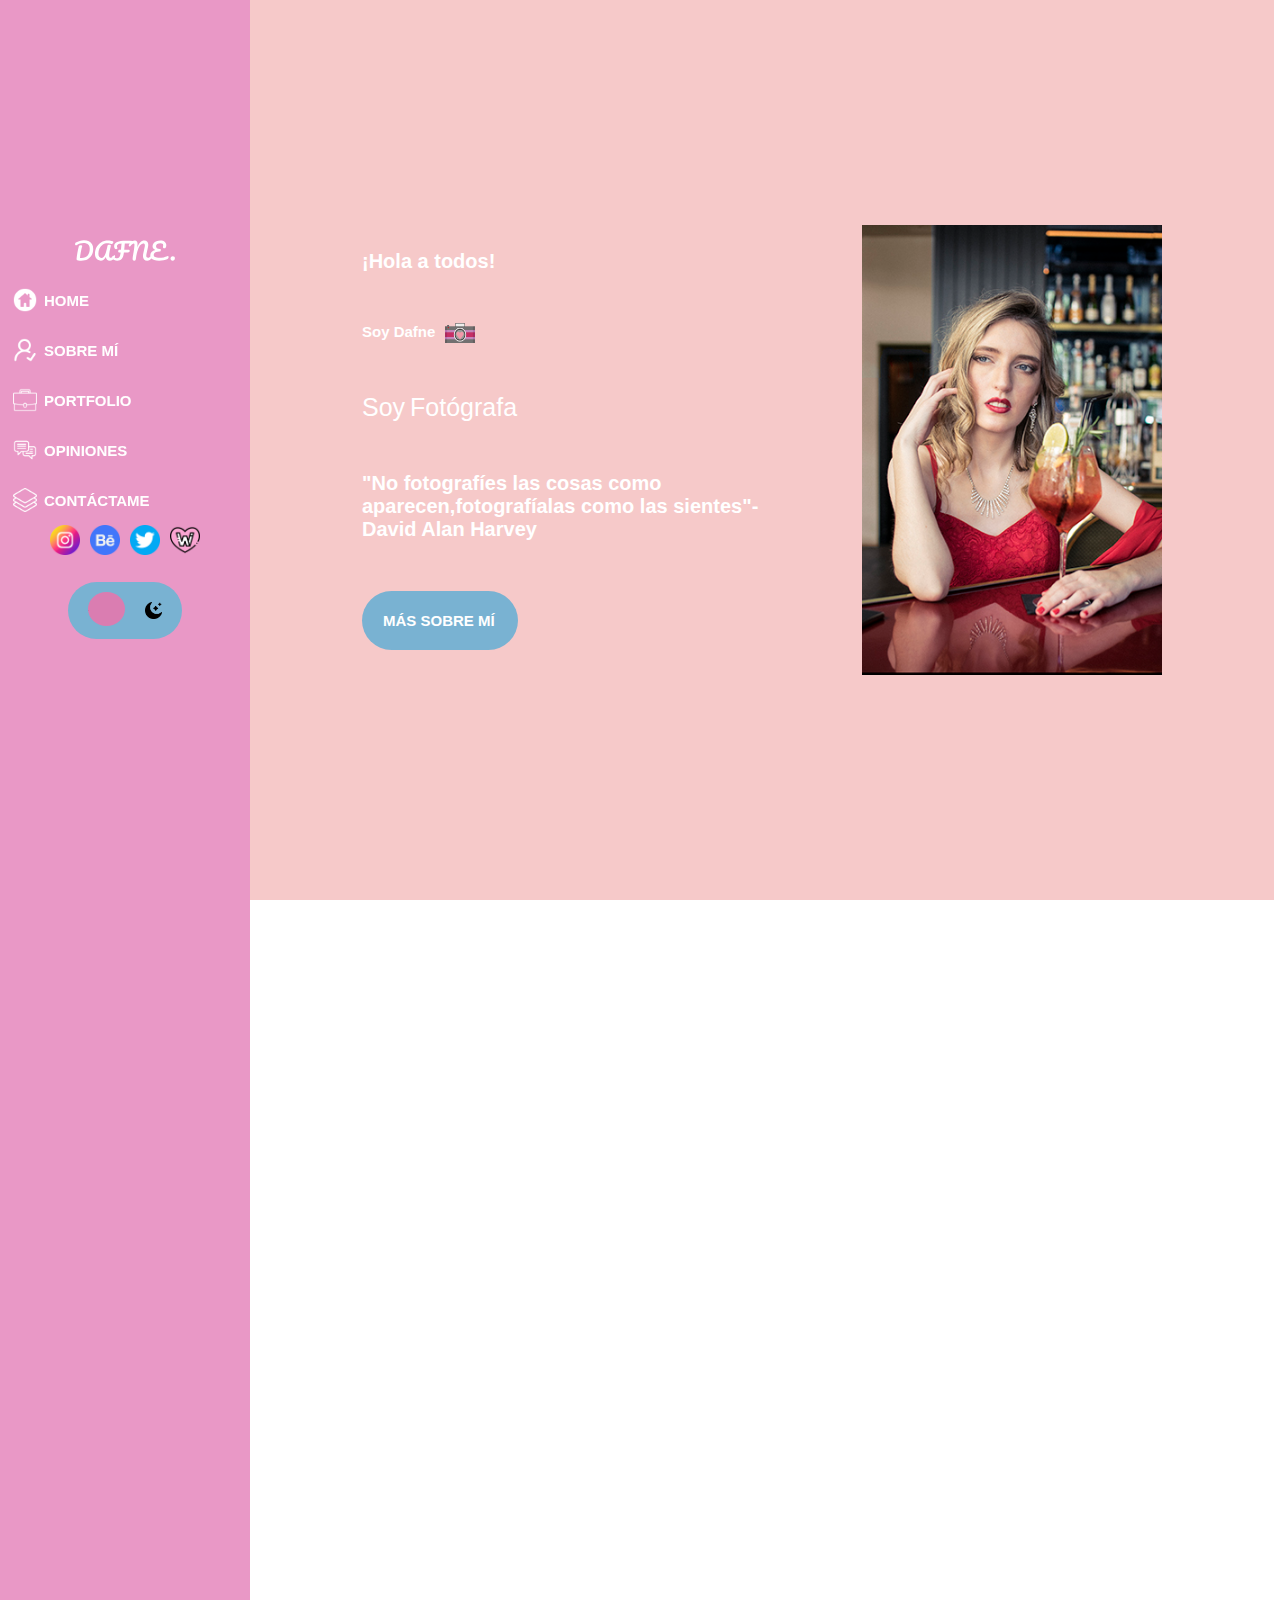
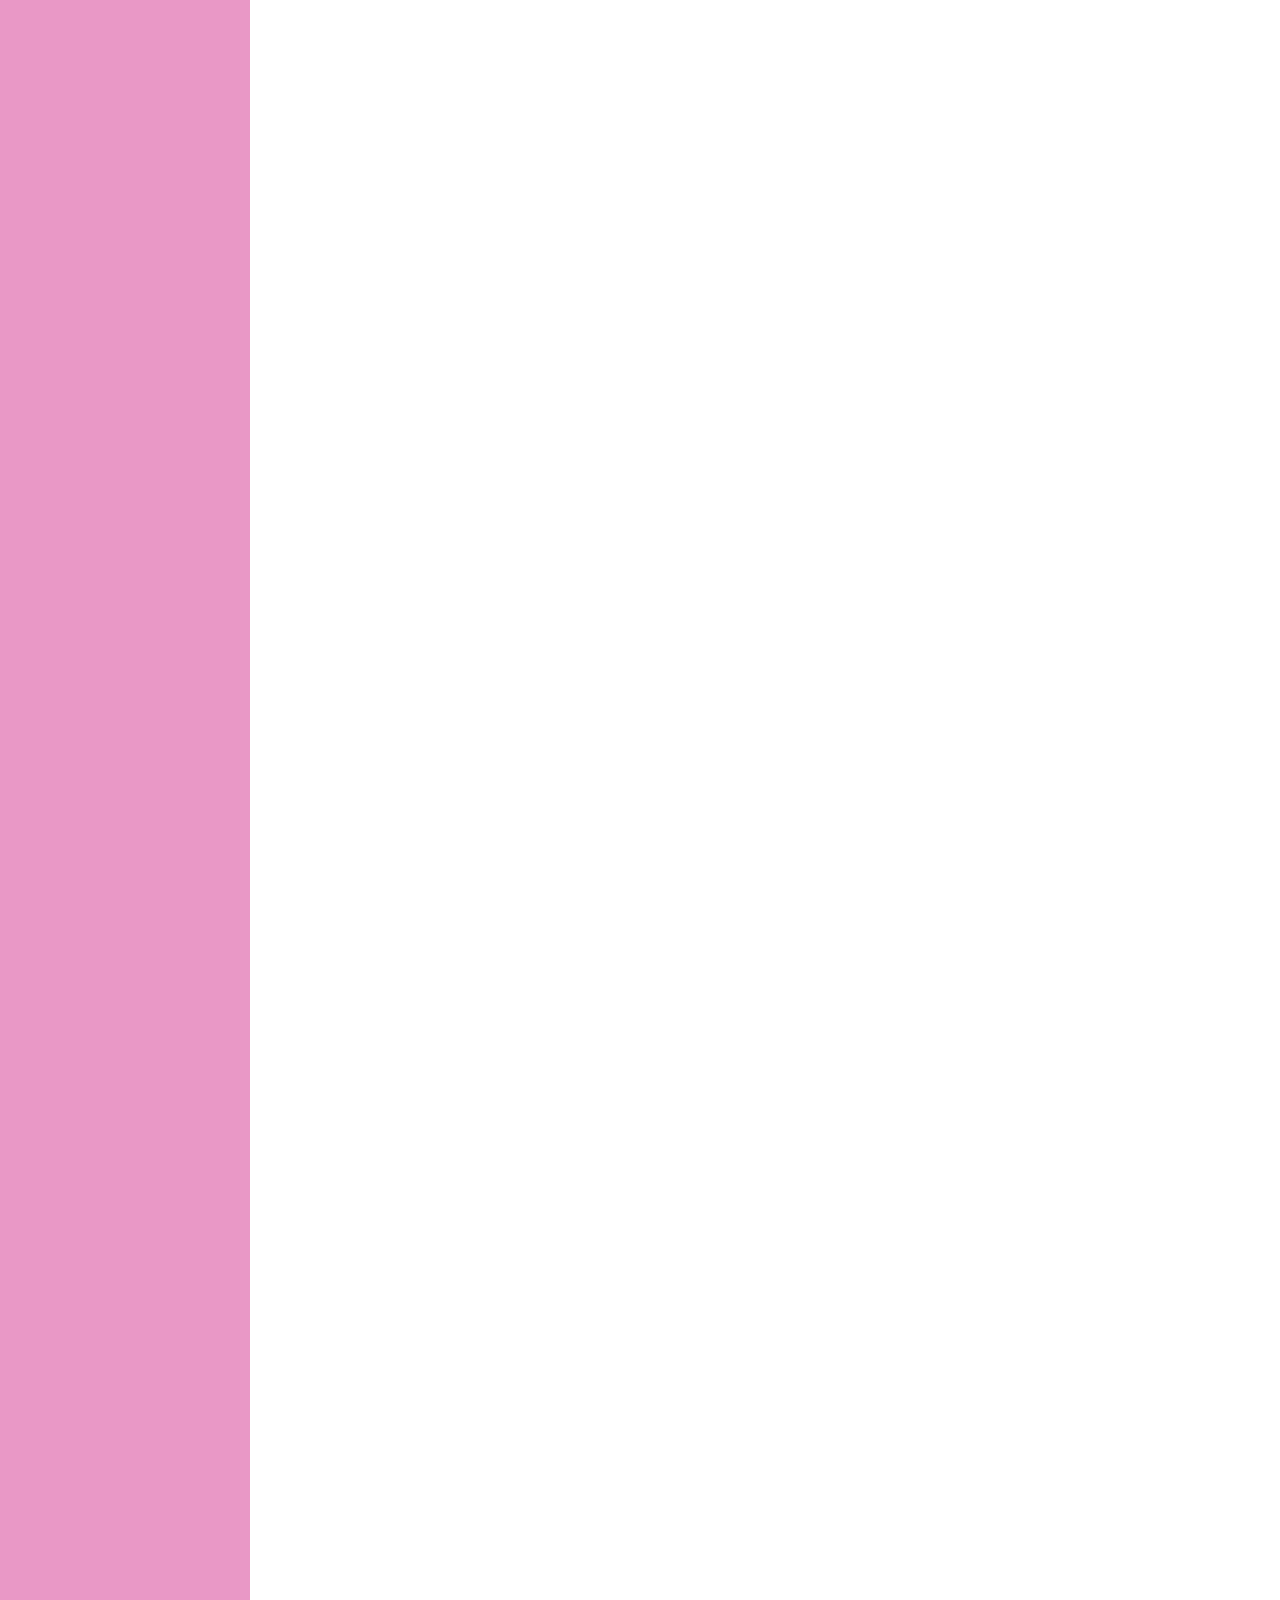
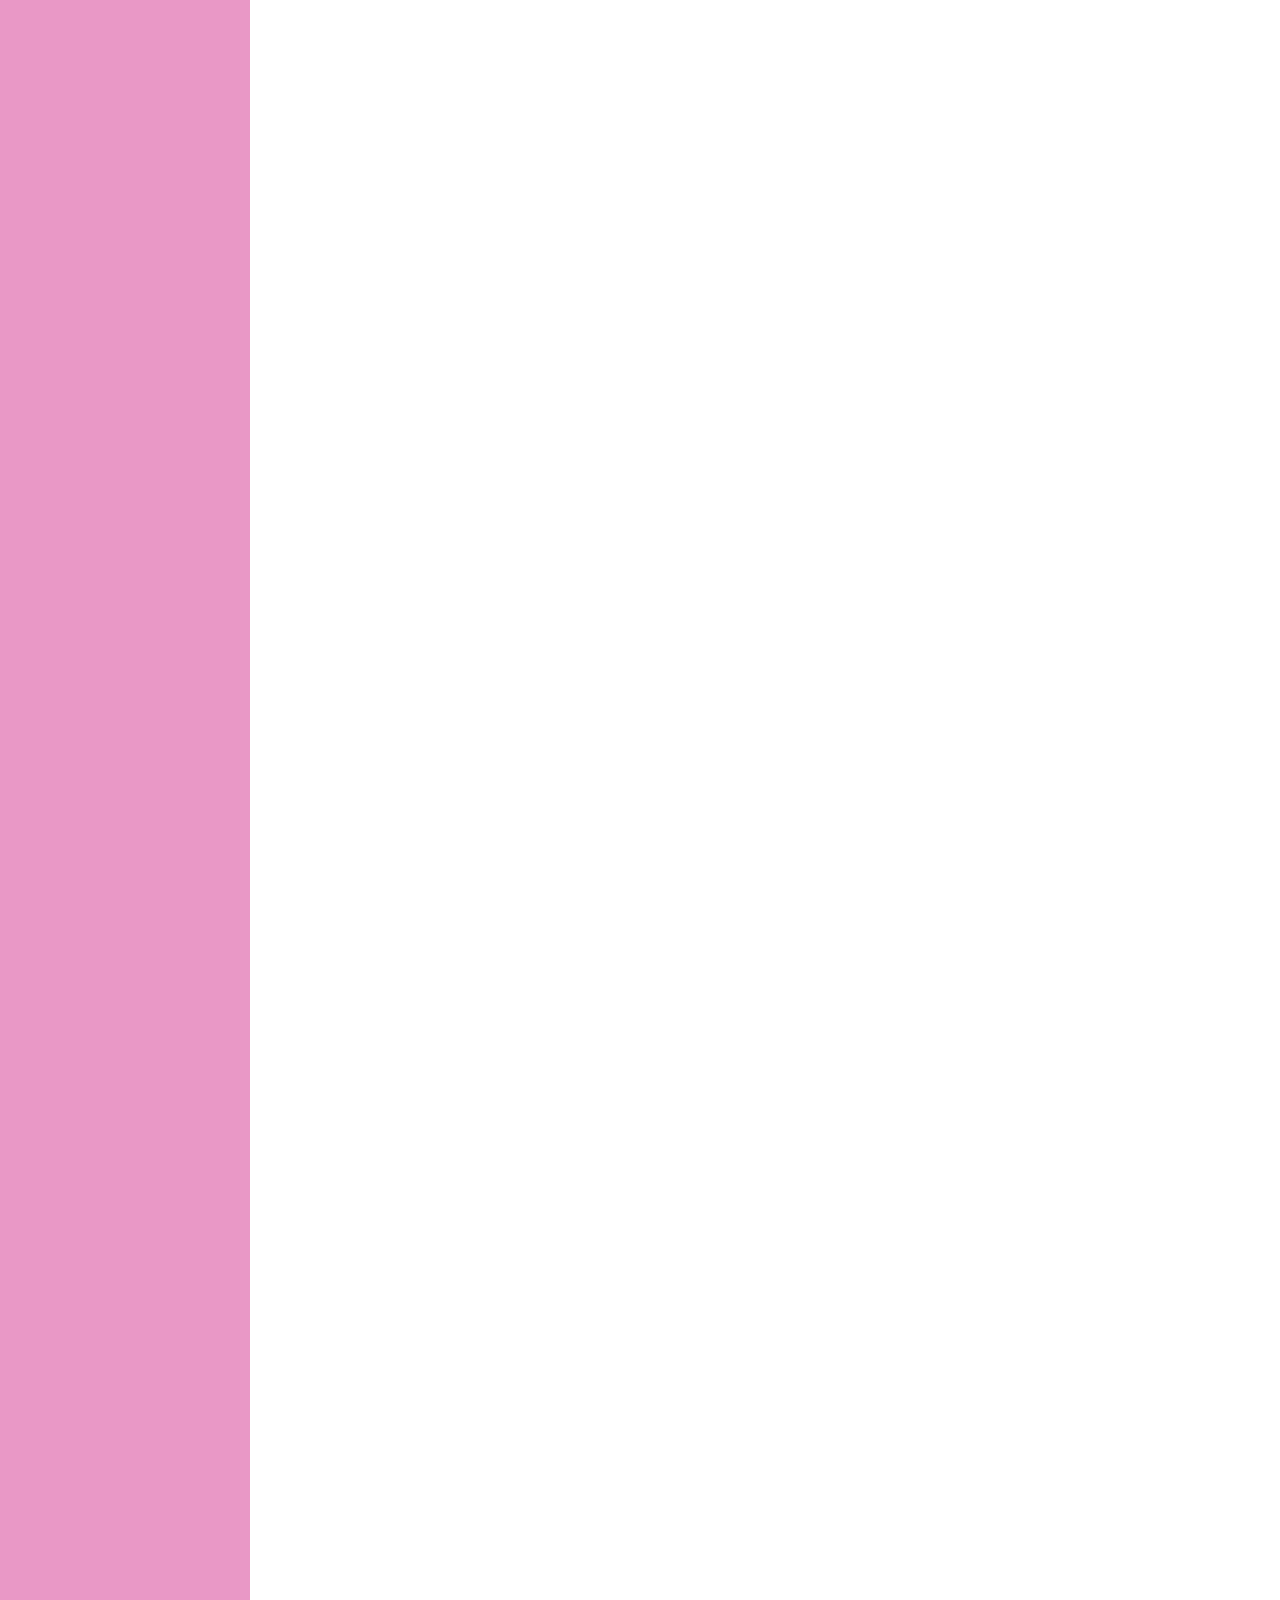
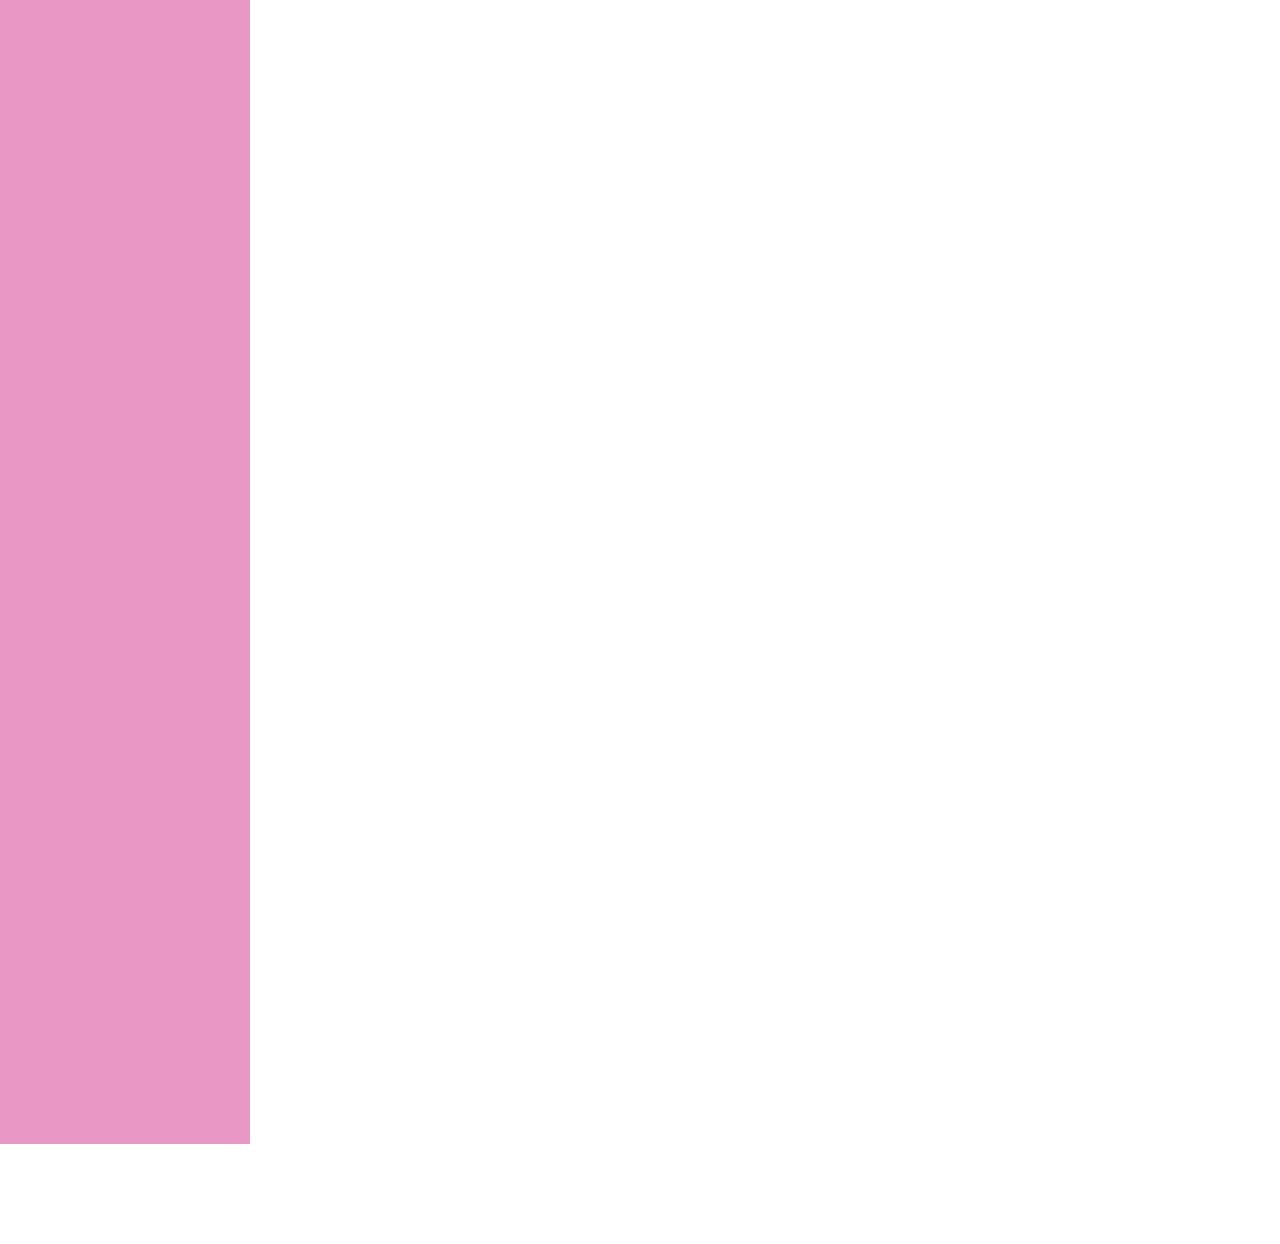
==== commit fa35ac5e: "nuevo" ====
--- a/index.html
+++ b/index.html
@@ -119,10 +119,10 @@
                     <div class="camarastexto">
                     <div class="textoboton2">
                         <h2> Soy Dafne Serrano, fotógrafa</h2>
-                        <h2>Soy una chica de 27 años que le encanta la fotografía. Mis comienzos fueron en 2007, cuando
+                        <p>Soy una chica de 27 años que le encanta la fotografía. Mis comienzos fueron en 2007, cuando
                             me regalaron mi primera cámara compacta. En las Navidades de 2017, mi padre, me regaló por reyes una
                             Nikon D3300, desde entonces, he avanzado mucho hasta el día de hoy.
-                        </h2>
+                        </p>
                     </div>
                     </div>
 
--- a/css/pfinal.css
+++ b/css/pfinal.css
@@ -27,8 +27,9 @@
 
 .puñetero{
 	display: flex;
-	padding: 13px;
-}
+    padding: 23px;
+}
+
 
 .switchAlt{
 	display: none;
@@ -36,15 +37,18 @@
 
 .switch-content {
 	position: relative;
-    width: 140px;
-}
+    width: 212px;
+    display: flex;
+    align-items: center;
+    justify-content: center;
+}
+
 .menubola{
 	display: flex;
     position: absolute;
 }
 .label{
-	height: 70px;
-    background-color: #79B2D2;
+	background-color: #79B2D2;
     padding: 20px;
     gap: 40px;
     border-radius: 90px;
@@ -52,7 +56,7 @@
     position: relative;
 }
 .label img{
-	width:30px;
+	width: 17px;
 }
 .checkbox{
 	position: absolute;
@@ -60,10 +64,10 @@
 }
 .ball{
 	cursor: pointer;
-	position: absolute;
+    position: absolute;
     top: 10px;
-    width: 50px;
-    height: 50px;
+    width: 37px;
+    height: 34px;
     border-radius: 50%;
     background-color: rgb(218, 125, 177);
     transition: all 1s ease-in-out;
@@ -90,8 +94,8 @@
 
 }
 .checkbox:checked + .label .ball {
-    transform: translate(60px);
-    background-color:#A98CC6;
+	transform: translate(45px);
+    background-color: #A98CC6;
 }
 #home{
 	background-color: #E998;
@@ -128,10 +132,11 @@
 .portada h1 {
 	color: white;
 	font-size: 25px;
+	font-size: clamp(10px, 15px, 20px);
 }
 .portada h2{
 	color: white;
-	font-size: 50px;
+	font-size: clamp(15px, 20px, 50px);
 }
 
 a{
@@ -171,6 +176,7 @@
 .redessociales1{
 	display:flex;
 	justify-content: center;
+	gap:10px;
 }
 .img1{
 	width: 30px;
@@ -255,10 +261,10 @@
 
 }
 .fraseautor h1{
-	font-size: 20px;
+	font-size: clamp(15px,20px,40px);
 }
 .fraseautor h2{
-	font-size: 20px;
+	font-size: clamp(15px,20px,40px);
 }
 
 .redessociales{
@@ -272,11 +278,10 @@
 }
 .boton{
 	border-radius: 50px;
-    background-color:#79B2D2;
-    font-size: 24px;
+    background-color: #79B2D2;
     color: white;
-    padding: 15px;
-    width: 226px;
+    padding: 21px;
+    width: 156px;
 }
 
 /*los hovers por algun motivo no funcionan*/
@@ -330,17 +335,11 @@
 }
 .textoboton2 h1{
 
-	font-size: 20px;
-
-}
-.textoboton2 .boton1{
-	
-	background-color:#FE4C62 ;
-	font-size: 15px;
-	width: 180px;
-	border-radius: 10px;
-	padding: 10px;
-
+	font-size: clamp(10px, 20px, 30px);
+
+}
+.textoboton2 p{
+	font-size: clamp(10px,20px,30px);
 }
 
 .user2{
@@ -413,7 +412,9 @@
 
 .services{
 	background-color: white;
-	padding: 110px;
+    padding: 0px;
+    display: flex;
+    align-items: center;
 }
 
 .titulo{
@@ -436,7 +437,7 @@
     justify-content: center;
 	
     position: relative;
-    left: 150px;
+    
 }
 
 
@@ -875,9 +876,8 @@
 }
 .services{
 	background-color: white;
-    padding: 110px;
-    position: relative;
-    left: 20px;
+    flex-direction: column;
+    display: flex;
 }
 
 .getintouch{
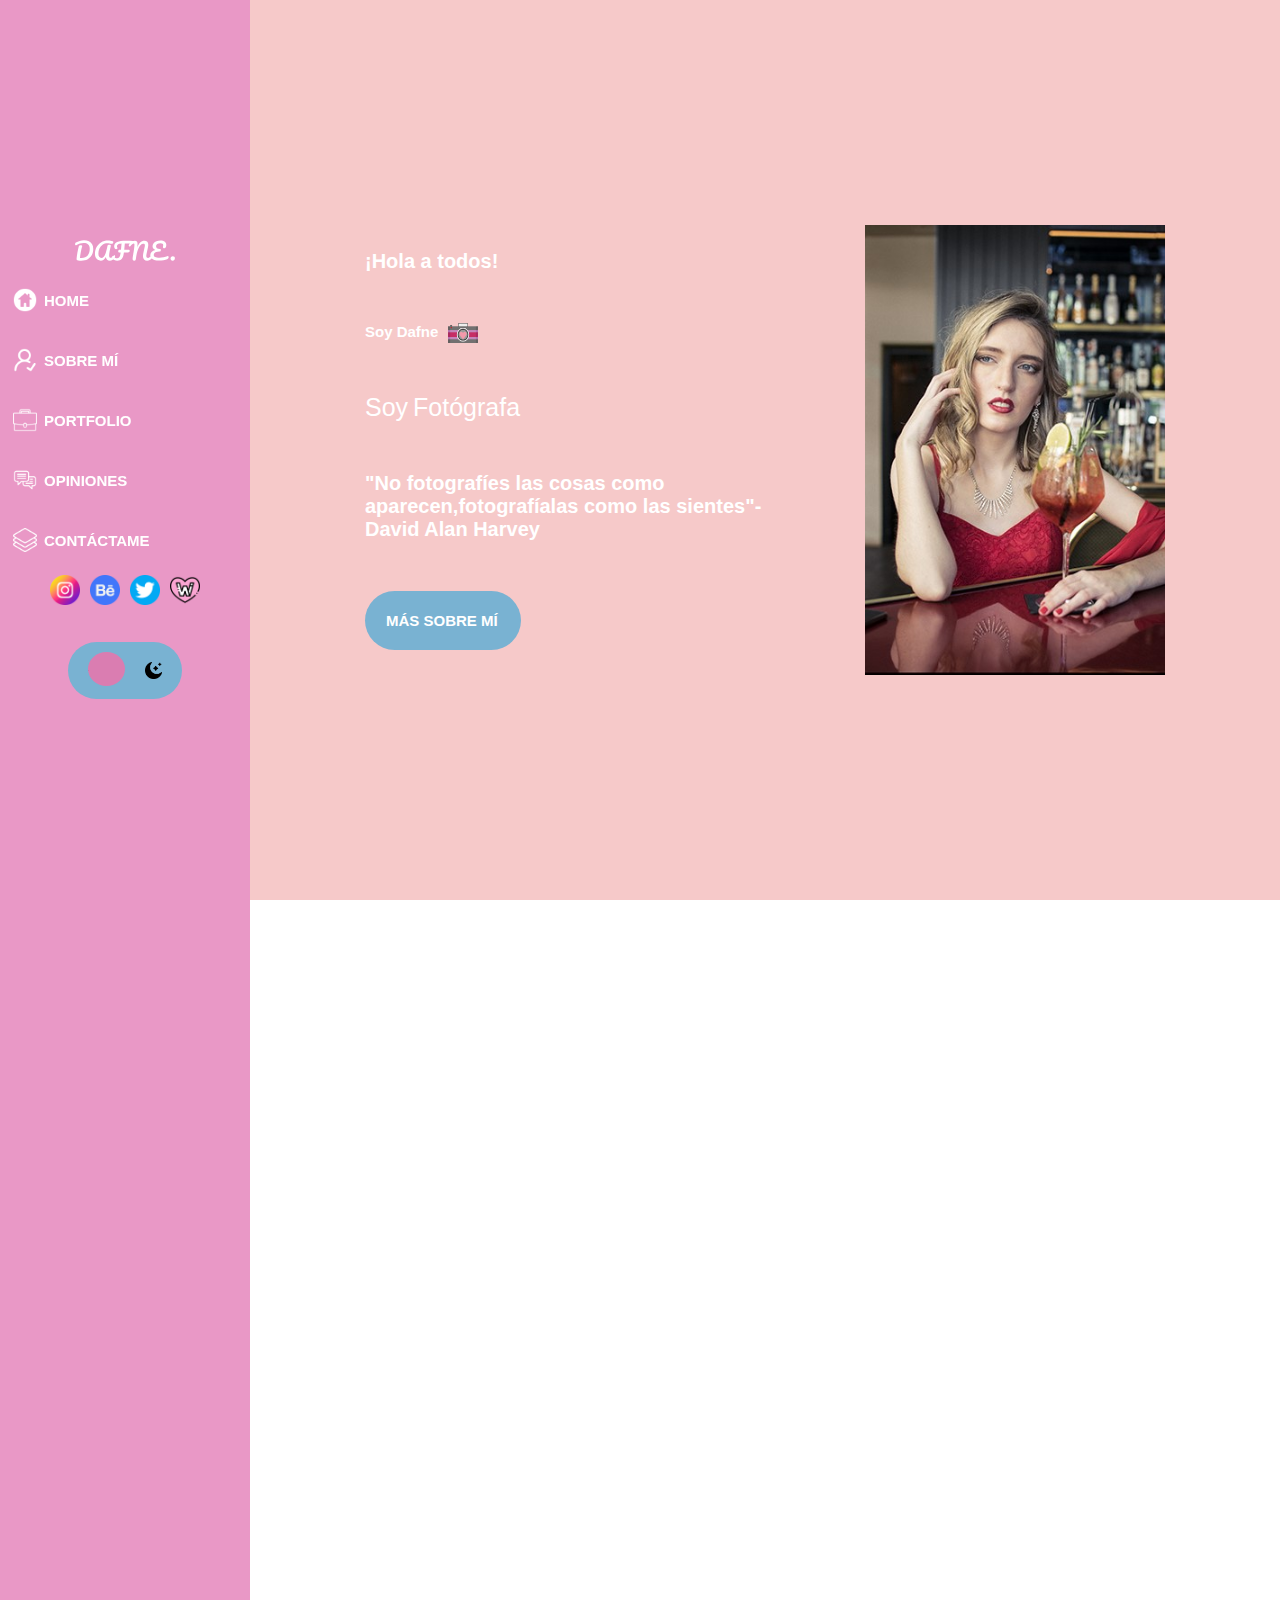
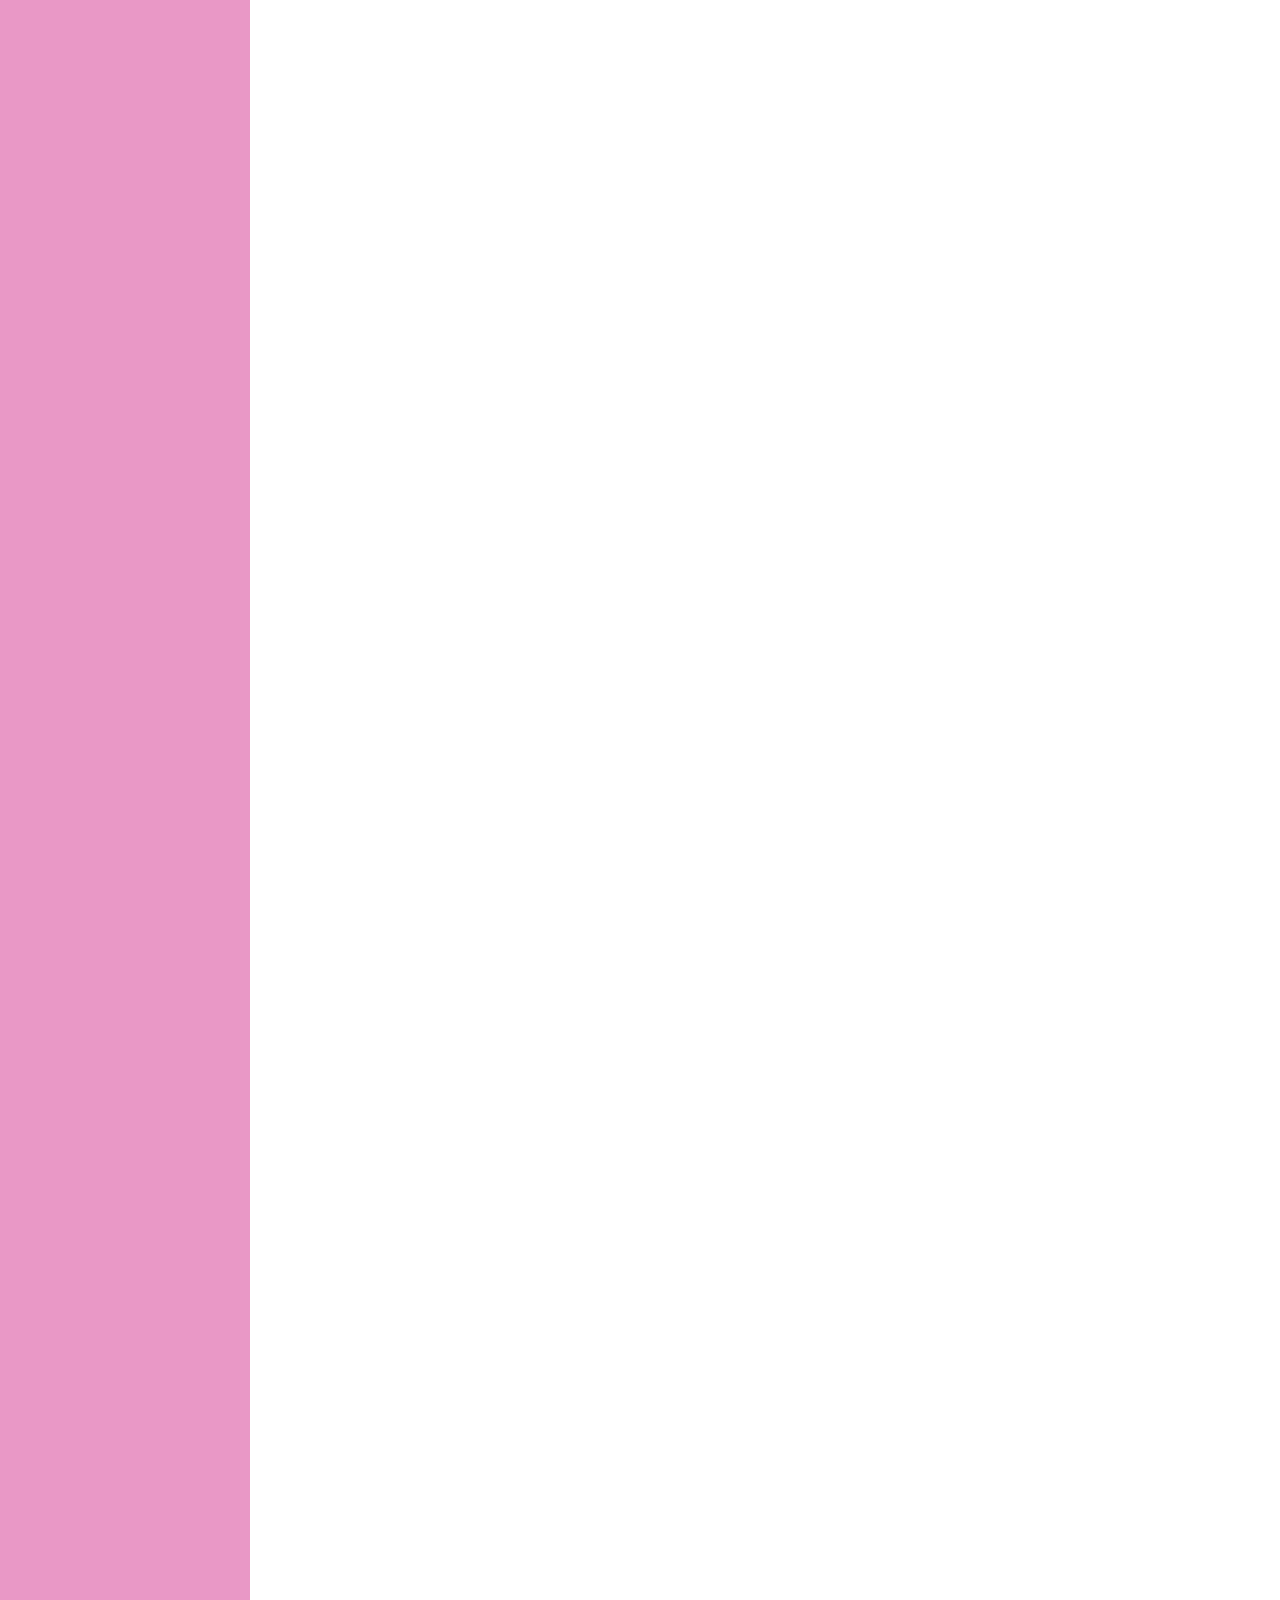
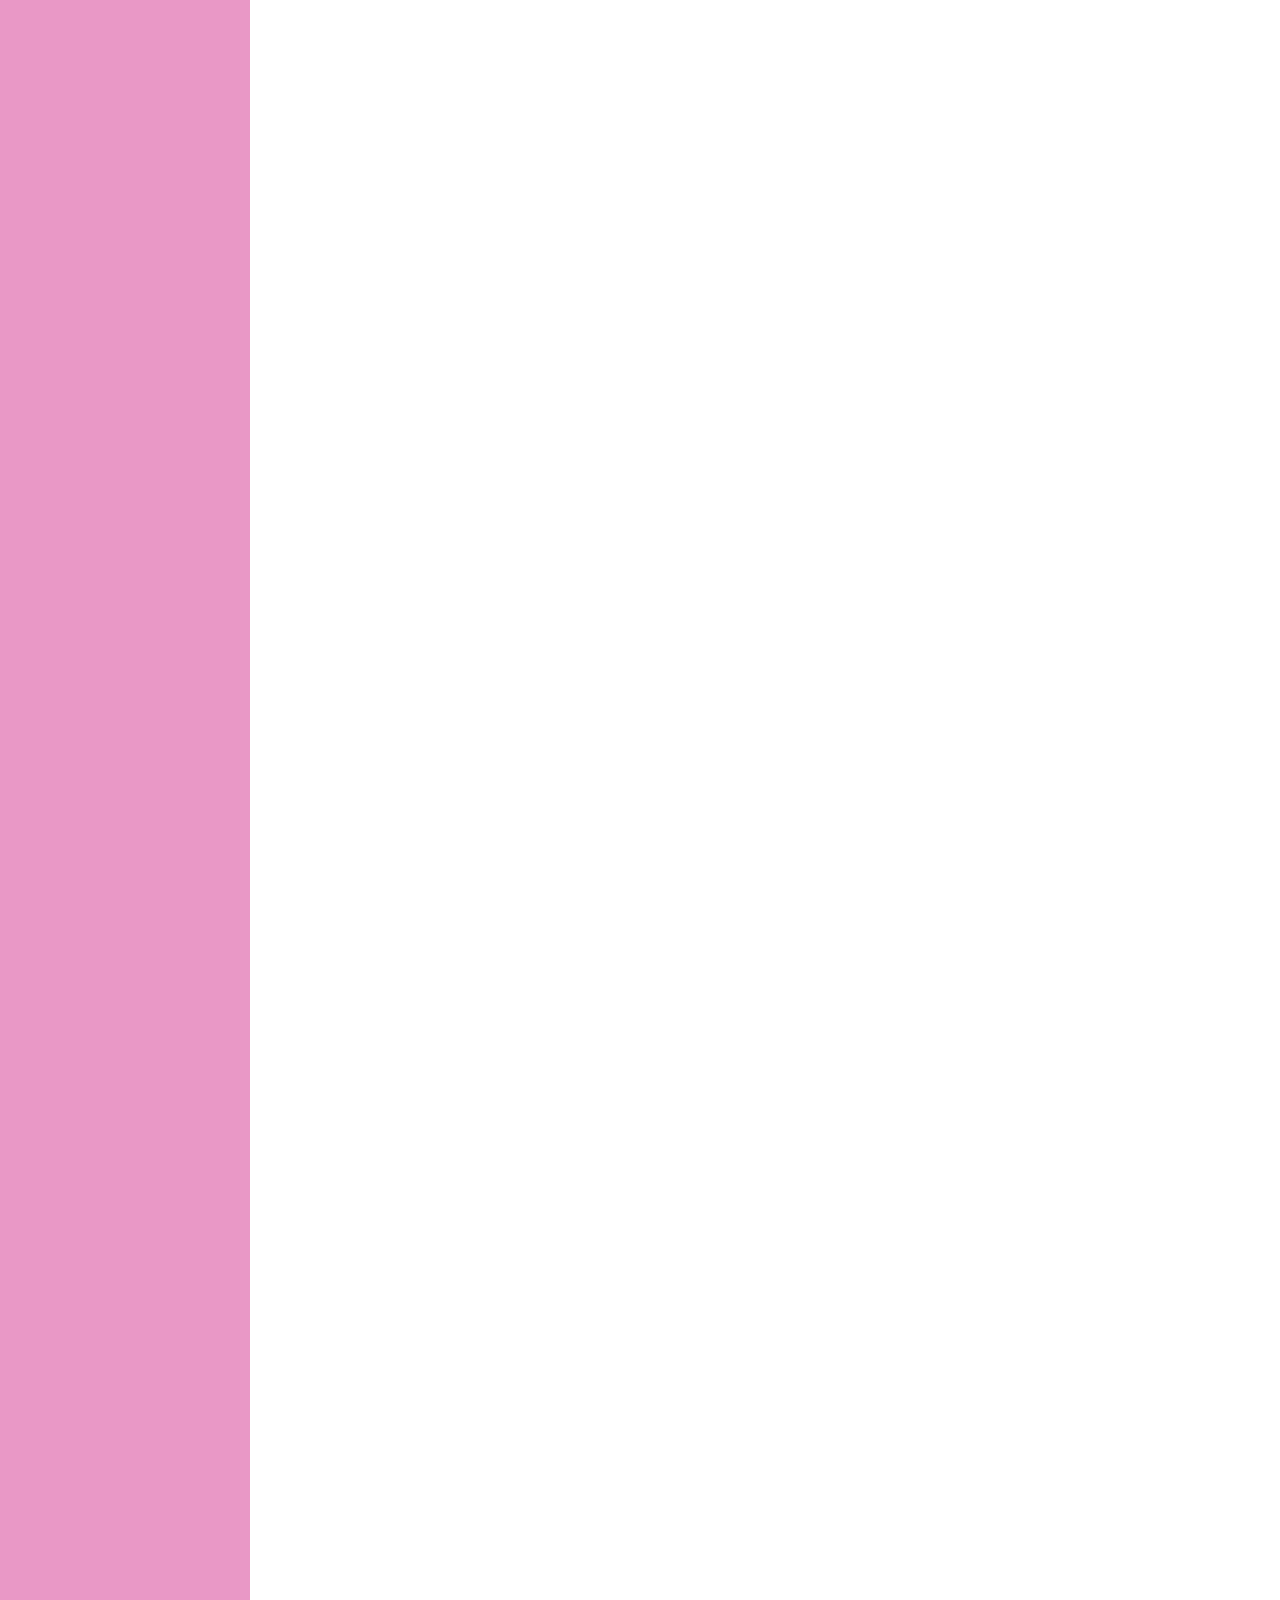
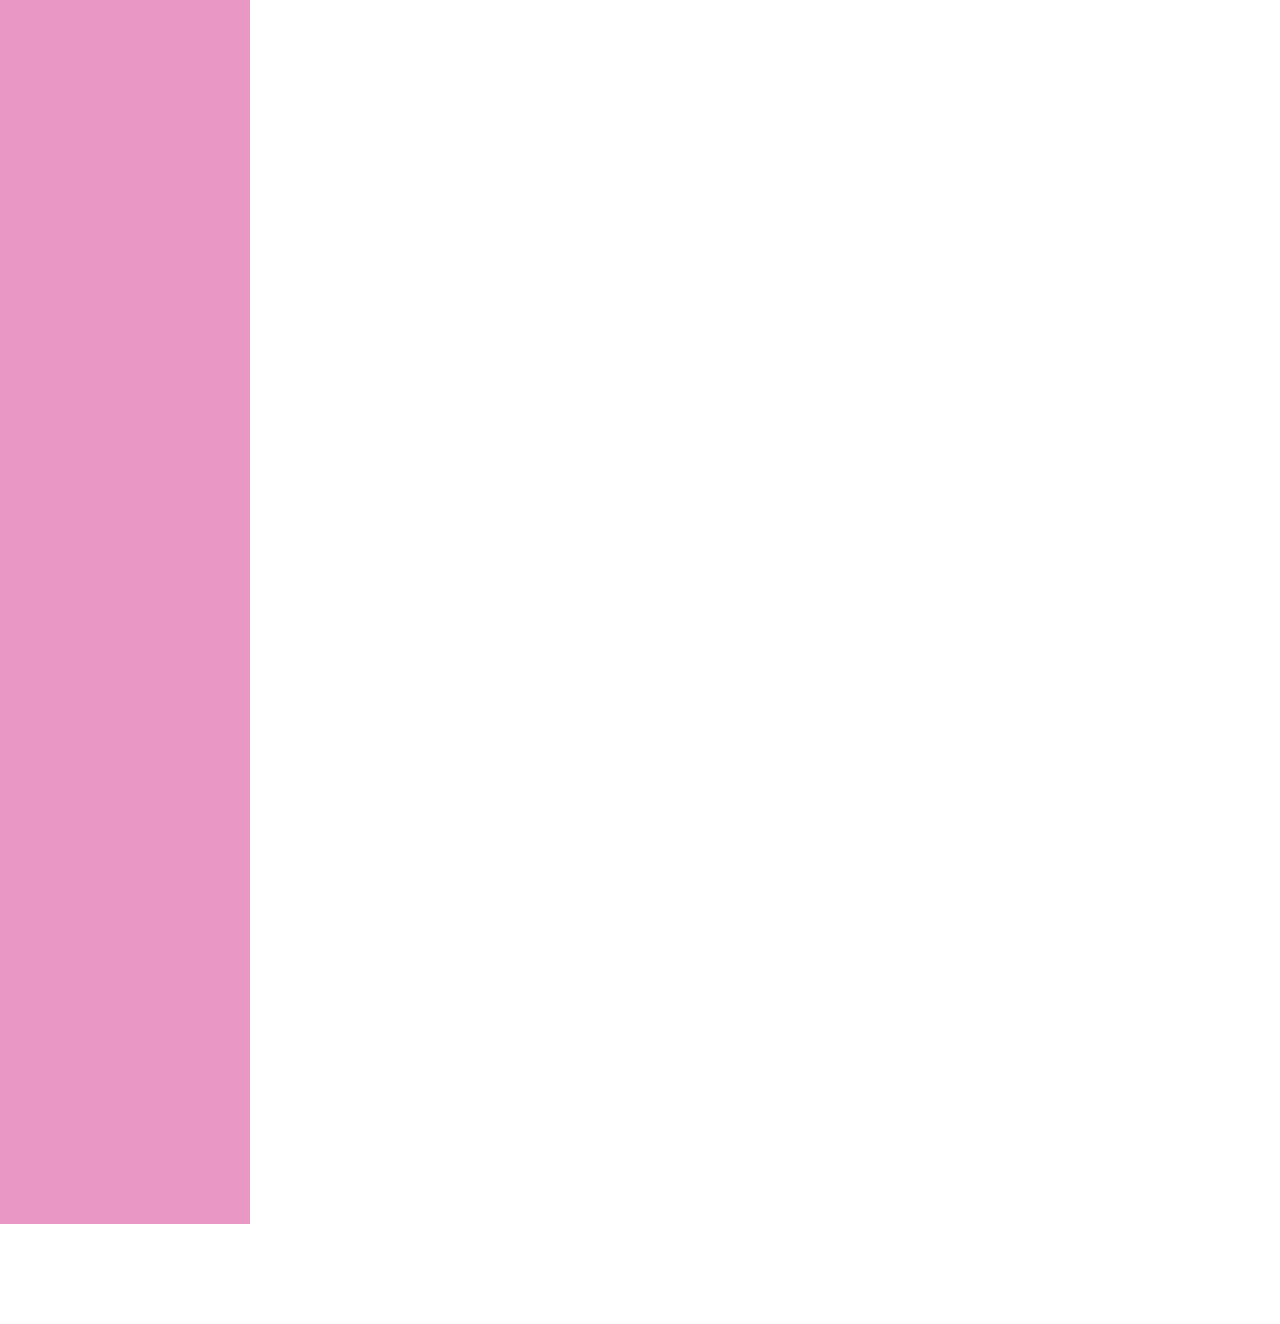
==== commit af01964d: "cmbios" ====
--- a/index.html
+++ b/index.html
@@ -5,10 +5,10 @@
 	<meta name="viewport" content="width=device-width, initial-scale=1.0">
 	<script src="https://kit.fontawesome.com/fcde17cf77.js" crossorigin="anonymous"></script>
 	
-    <link
-    rel="stylesheet"
+    <link rel="stylesheet"
     href="https://cdnjs.cloudflare.com/ajax/libs/animate.css/4.1.1/animate.min.css"
     />
+    <link rel="icon" type="image/jpg" href="imagenes/d.svg"/>
     <link rel="stylesheet" href="https://unpkg.com/aos@next/dist/aos.css"/>
 
 
@@ -57,10 +57,10 @@
                 </article>
                 </a>
                 <article class="redessociales1">
-                    <a href="https://www.instagram.com"><img class="img1" src="imagenes/instagram.png"></a>
-                    <img class="img1" src="imagenes/behance.png">
-                    <img class="img1" src="imagenes/twitter1.png">
-                    <img class="img1" src="imagenes/weheartit.png">
+                    <a href="https://instagram.com/daafne_photo?igshid=ZDc4ODBmNjlmNQ=="><img class="img1" src="imagenes/instagram.png"></a>
+                    <a href="https://www.behance.net/infodaafne8415"><img class="img1" src="imagenes/behance.png"></a>
+                    <a href="https://twitter.com"><img class="img1" src="imagenes/twitter1.png"></a>
+                    <a href="https://weheartit.com"><img class="img1" src="imagenes/weheartit.png"></a>
                 </article>
 
                 <div class="puñetero">
--- a/css/pfinal.css
+++ b/css/pfinal.css
@@ -19,7 +19,7 @@
 	width:40%;
 	height:50px;
 
-	background-image: url("../imagenes/dafne.svg");
+	background-image: url("../imagenes/dafnecompleto.svg");
 	background-size: contain;
 	background-repeat: no-repeat;
 	background-position: center;
@@ -104,7 +104,8 @@
 .conjunto{
 	display: flex;
 	flex-direction: column;
-	width: 80vw;
+	width: 86vw;
+	min-width: 400px;
 }
 	
 .conjunto section .contenido{
@@ -121,14 +122,11 @@
 	align-items: center;
 	/* gap: 85px; */
 	width:100%;
-	height: 100vh;
+	min-height: 100vh;
 	position: relative;
 	flex-wrap: wrap;
 
 }
-
-
-
 .portada h1 {
 	color: white;
 	font-size: 25px;
@@ -150,6 +148,7 @@
 	justify-content: center;
     width: 20vw;
 	max-width: 250px;
+	min-width: 60px;
 }
 
 
@@ -160,6 +159,7 @@
     width: 20vw;
     display: flex;
 	max-width: 250px;
+	gap: 10px;
 }
 
 .conjuntomenu{
@@ -170,6 +170,7 @@
     position: fixed;
     top: 25%;
     align-items: center;
+	min-width: 60px;
 
 }
 	
@@ -297,7 +298,7 @@
 
 	justify-content: center;
 	align-items: center;
-	gap: 37px;
+	gap: 40px;
 }
 
 .tituloimagenbocadillo h1 {
@@ -449,37 +450,11 @@
 	background-color:#79B2D2;
 
 }
-.caja1 h1{
-	color: white;
-}
-.caja1 p{
-	color: white;
-}
-.deve{
-	background-color:#87CDD5
-}
-
-.ph{
-	background-color: #F19DCD;
-
-}
-
-.rd{
-background-color:#9374b3;
-}
-.dark.caja1.rd{
-	background-color: #755794;
-}
-
-.ms{
-	background-color: #8F74C8;
-}
-
 
 .caja1{
 	gap: 10px;
     border-radius: 30px;
-    padding: 40px;
+    padding: 27px;
     box-shadow: rgb(149 157 165 / 20%) 0px 8px 24px;
     display: flex;
     flex-direction: column;
@@ -488,6 +463,32 @@
     width: calc(100%/3 - 20px);
 }
 
+.caja1 h1{
+	color: white;
+}
+.caja1 p{
+	color: white;
+	text-align: center;
+}
+.deve{
+	background-color:#87CDD5
+}
+
+.ph{
+	background-color: #F19DCD;
+
+}
+
+.rd{
+background-color:#9374b3;
+}
+.dark.caja1.rd{
+	background-color: #755794;
+}
+
+.ms{
+	background-color: #8F74C8;
+}
 
 .e{
 	width: 20px;
@@ -667,7 +668,6 @@
 	
 	height: 30px;
 }
-
 
 .botones div{
 	height: 100%;
@@ -710,10 +710,14 @@
 }
   
 .clientsreviews{
-	background-color: white;
-	display: flex;
-    flex-direction: column;
-	min-height: 40vh;
+    background-color: white;
+	display: flex;
+	flex-direction: column;
+	min-height: 49vh;
+	align-items: center;
+	justify-content: center;
+	padding: 50px;
+	gap: 50px;
 }
 
 .clientsall{
@@ -721,12 +725,7 @@
 	flex-direction: column;
 	gap:20px;
 }
-.textclients{
-	display: flex;
-    justify-content: center;
-
-	padding: 50px;
-}
+
 .conjuntoimgtext{
 	display:flex;
 	padding: 15px;
@@ -745,12 +744,12 @@
     align-items: center;
     background-color: pink;
     gap: 40px;
-    padding: 15px;
+    padding: 55px;
 	border-radius: 10px;
 }
 
 .logo1{
-	width: 200px
+	width: 200px;
 }
 .derecha{
     transform:translateX(0px);
@@ -888,8 +887,6 @@
     align-items: center;
     justify-content: center;
 }
-
-	
 .gettexto{
 	display: flex;
     justify-content: center;
@@ -913,11 +910,8 @@
 .getchange h2{
 	font-size: 10px;
 }
-
-
-
-
 .conjunto2{
+	width: 700px;
 	gap:20px;
 	display: flex;
 	flex-direction: column;
@@ -929,13 +923,13 @@
 }
 
 .cajaget{
+	
 	background-color: beige;
 	box-shadow: rgba(0, 0, 0, 0.16) 0px 1px 4px;
 	border-radius: 30px;
 	padding: 20px;
 }
 	
-
 .borderinput{
 
 	font-size: 20px;
@@ -947,8 +941,6 @@
 	height: 221px;
     width: 659px;
 }
-
-
 .botonget{
 	background-color: #79B2D2;
 	border-radius: 20px;
@@ -964,139 +956,11 @@
 	background-color:#F19DCD;
 }
 
-@media(max-width:800px){
-	.menu article h1{
-		display: none;
-	}
-
-	.menu{
-		width: 10vw;
-		align-items: center;
-	}
-
-	.menutodo{
-		width:10vw;
-	}
-
-	.conjunto{
-		width:90vw;
-	}
-
-	.redessociales1{
-		flex-direction: column;
-		gap:20px;
-	}
-	
-
-	.conjuntomenu{
-	
-		align-items: center;
-	
-	}
-	
-}
-
-
-
-@media(max-width:900px){
-	
-	.secundaria{
-		flex-direction: column;
-
-	}
-	.clientsall{
-	display: flex;
-    flex-direction: column;
-    gap: 20px;
-    width: 100%;
-    align-items: center;
-    justify-content: center;
-
-	}
-
-	.conjunto section .contenido {
-		display: flex;
-		max-width: 700px;
-	
-	}
-	.switchAlt{
-		display: inline-flex;
-		flex-direction: column;
-		align-items: center;
-		padding: 10px;
-	}
-
-	.switchAlt img{
-		width: 20px;
-    	height: 20px;
-    	padding: 0px;
-	}
-
-	.switchAlt .luna{
-		display: none;
-	}
-
-	.solEsconder{
-		display: none;
-	}
-
-	.switchAlt .luna.lunaActivar{
-		display: inline-flex;
-	}
-
-	.puñetero{
-		display: none;
-	}
-	.caja1{
-		width: 205px;
-    	height: 197px;
-	}
-	.conjunto2{
-		gap: 20px;
-    	display: flex;
-    	flex-direction: column;
-    	width: 90%;
-		padding: 30px;
-	}
-	.vol1{
-		display: flex;
-		flex-direction: column;
-		flex-wrap: wrap;
-		align-items: center;
-	}
-
-	.clientsreviews{
-		min-height: 60vh;
-	}
-	
-	.getintouch{
-		height:95vh;
-	}
-	.doscajas {
-		display: flex;
-		gap: 40px;
-		flex-direction: column;
-	}
-	textarea.borderinput{
-		width: 100%;
-	}
-
-	}
-
-	
-
-@media(max-width:1224px){
-	.vol1{
-		padding: 30px;
-}
-	}
-
-
 @media(max-width:1280px){
 		.conjunto{
 			display: flex;
 			flex-direction: column;
-			width: 80vw;
+			width: 81vw;
 			gap: 30px;
 		}
 		
@@ -1125,8 +989,6 @@
 
 		}
 				
-				
-
 		.aboutme{
 			display: flex;
 			flex-direction: column;
@@ -1218,3 +1080,323 @@
 			width: 100%;
 		}
 	}
+	@media(max-width:1224px){
+		.vol1{
+		padding: 30px;
+	}
+	.getintouch{
+		padding: 56px;
+	}
+	}
+	@media(max-width:900px){
+	
+	.secundaria{
+		flex-direction: column;
+		
+	}	
+	.conjunto section .contenido {
+		display: flex;
+		max-width: 700px;
+			
+	}
+	.switchAlt{
+		display: inline-flex;
+		flex-direction: column;
+		align-items: center;
+		padding: 10px;
+	}
+		
+	.switchAlt img{
+		width: 20px;
+		height: 20px;
+		padding: 0px;
+	}
+		
+	.switchAlt .luna{
+		display: none;
+	}
+		
+	.solEsconder{
+		display: none;
+	}
+		
+	.switchAlt .luna.lunaActivar{
+		display: inline-flex;
+	}
+		
+	.puñetero{
+		display: none;
+	}
+	.redessociales1{
+		gap: 6px;
+	}
+	.caja1{
+		width: 205px;
+		height: 197px;
+	}
+	.conjunto2{
+		gap: 20px;
+		display: flex;
+		flex-direction: column;
+		width: 90%;
+		padding: 30px;
+	}
+	.vol1{
+		display: flex;
+		flex-direction: column;
+		flex-wrap: wrap;
+		align-items: center;
+	}
+		
+	.clientsreviews{
+		min-height: 70vh;
+		padding: 50px 0;
+	}
+			
+	.getintouch{
+		min-height: 136vh;
+	}
+	.doscajas {
+		display: flex;
+		gap: 40px;
+		flex-direction: column;
+	}
+	textarea.borderinput{
+		width: 100%;
+	}
+		
+	}
+	
+	@media(max-width:1185px){
+		.doscajas{
+			width: 400px;
+		}
+	}
+	@media(max-width:900px){
+	.tituloimagenbocadillo{
+		gap:0px;
+	}
+	.conjunto{
+		gap:10px;
+	}
+	.recentworks{
+		gap:10px;
+	}
+	.tarjeta{
+		width: fit-content;
+	
+	}
+	.clientsreviews{
+		min-height: 70vh;
+	}
+	.contactame{
+		height: 100vh;
+	}
+	}
+	
+	@media(max-width:800px){
+		
+	.tituloWeb{
+		background-image: url("../imagenes/dBlanco.svg");
+	}
+	img .user{
+		width: 20%;
+	}
+	.menu article h1{
+		display: none;
+	}
+	.textoppal{
+		padding: 10px;
+	}
+			
+	.menu{
+		width: 10vw;
+		align-items: center;
+		gap: 5px;
+	}
+			
+	.menutodo{
+		width:10vw;
+	}
+			
+	.conjunto{
+		width:91vw;
+		min-width: 400px;
+	}
+			
+	.redessociales1{
+		flex-direction: column;
+		gap:20px;
+	}
+				
+			
+	.conjuntomenu{
+				
+		align-items: center;
+				
+	}
+	.gettexto{
+		position: relative;
+    	top: 33px;
+
+	}
+				
+	}
+	
+	@media(max-width:700px){
+		.portada{
+			padding: 8px;
+		}
+	}
+	@media(max-width:667px){
+		.fraseautor{
+		display: none;
+
+	}
+		.conjunto2{
+			width: 451px;
+
+	}
+	
+	}
+	@media(max-width:575px){
+	.fraseautor{
+		display: none;
+	}
+	}
+
+	
+	@media(max-width:484px){
+	.conjunto2{
+		width: 300px;
+	}
+	.doscajas{
+		width: 333px;
+	}
+	.cajaget{
+		 width: 256px;
+	}
+	.borderinput{
+		width: 176px;
+	}
+	}
+	
+	@media(max-width:400px){
+	.contenido.portada{
+		gap:10px;
+	}
+	img .user{
+		width: 170px;
+	}
+		.textoppal{
+		gap: 13px;
+	}
+		.user2{
+		width: 250px;
+	}
+		.contenido.aboutme{
+		font-size: clamp(23px,24px,36px);
+	}
+		.textoboton2 p {
+		font-size: clamp(8px,15px,30px);
+	}
+	.tituloimagen{
+		gap:6px;
+	}
+	.bocadillo{
+		padding: 34px;
+    	align-items: center;
+	}
+	article.tarjeta{
+		width: 256px;
+
+	}
+	.contactame{
+		width: 100%;
+    	height: 100%;
+
+	}
+	.borderinput{
+		width: 142px;
+
+	}
+	.clientsreviews{
+		min-height: 70vh;
+	}
+	.conjunto2{
+		display: flex;
+    	align-items: center;
+	}
+	.doscajas{
+		width: 248px;
+	}
+	}
+	@media(max-width:398px){
+		.doscajas{
+			width: 253px;
+		}
+	}
+	@media(max-width:376px){
+	.conjunto{
+		gap: 0px;
+	}
+	.contenido.aboutme{
+		padding: 50px;
+	}
+	#modal{
+		width: 100vw;
+    	height: 45vh;
+	}
+	.close{
+		border-radius: 27px;
+    	font-size: 20px;
+    	padding: 10px
+	}
+	.botones{
+		display: flex;
+		justify-content: space-between;
+		align-items: center;
+		height: 30px;
+		position: relative;
+		left: 18px;
+	}
+	.logo1{
+		width: 80px;
+	}
+	.clientsreviews{
+		min-height: 49vh;
+		padding: 30px;
+	}
+	.cajaget{
+		text-align: center;
+		width: 175px;
+	}
+	.conjunto2{
+		display: flex;
+		align-items: center;
+	
+	}
+	.gettexto{
+		position: relative;
+    	top: 24px;
+
+	}
+	.getintouch{
+		padding: 56px;
+   		height: 100vh;
+    	text-align: center;
+	}
+	.contactame{
+		padding: 10px;
+	}
+	.doscajas{
+		width: 178px;
+
+	}
+
+	}
+	@media(max-width:340px){
+		.doscajas{
+			width: 172px;
+		}
+	}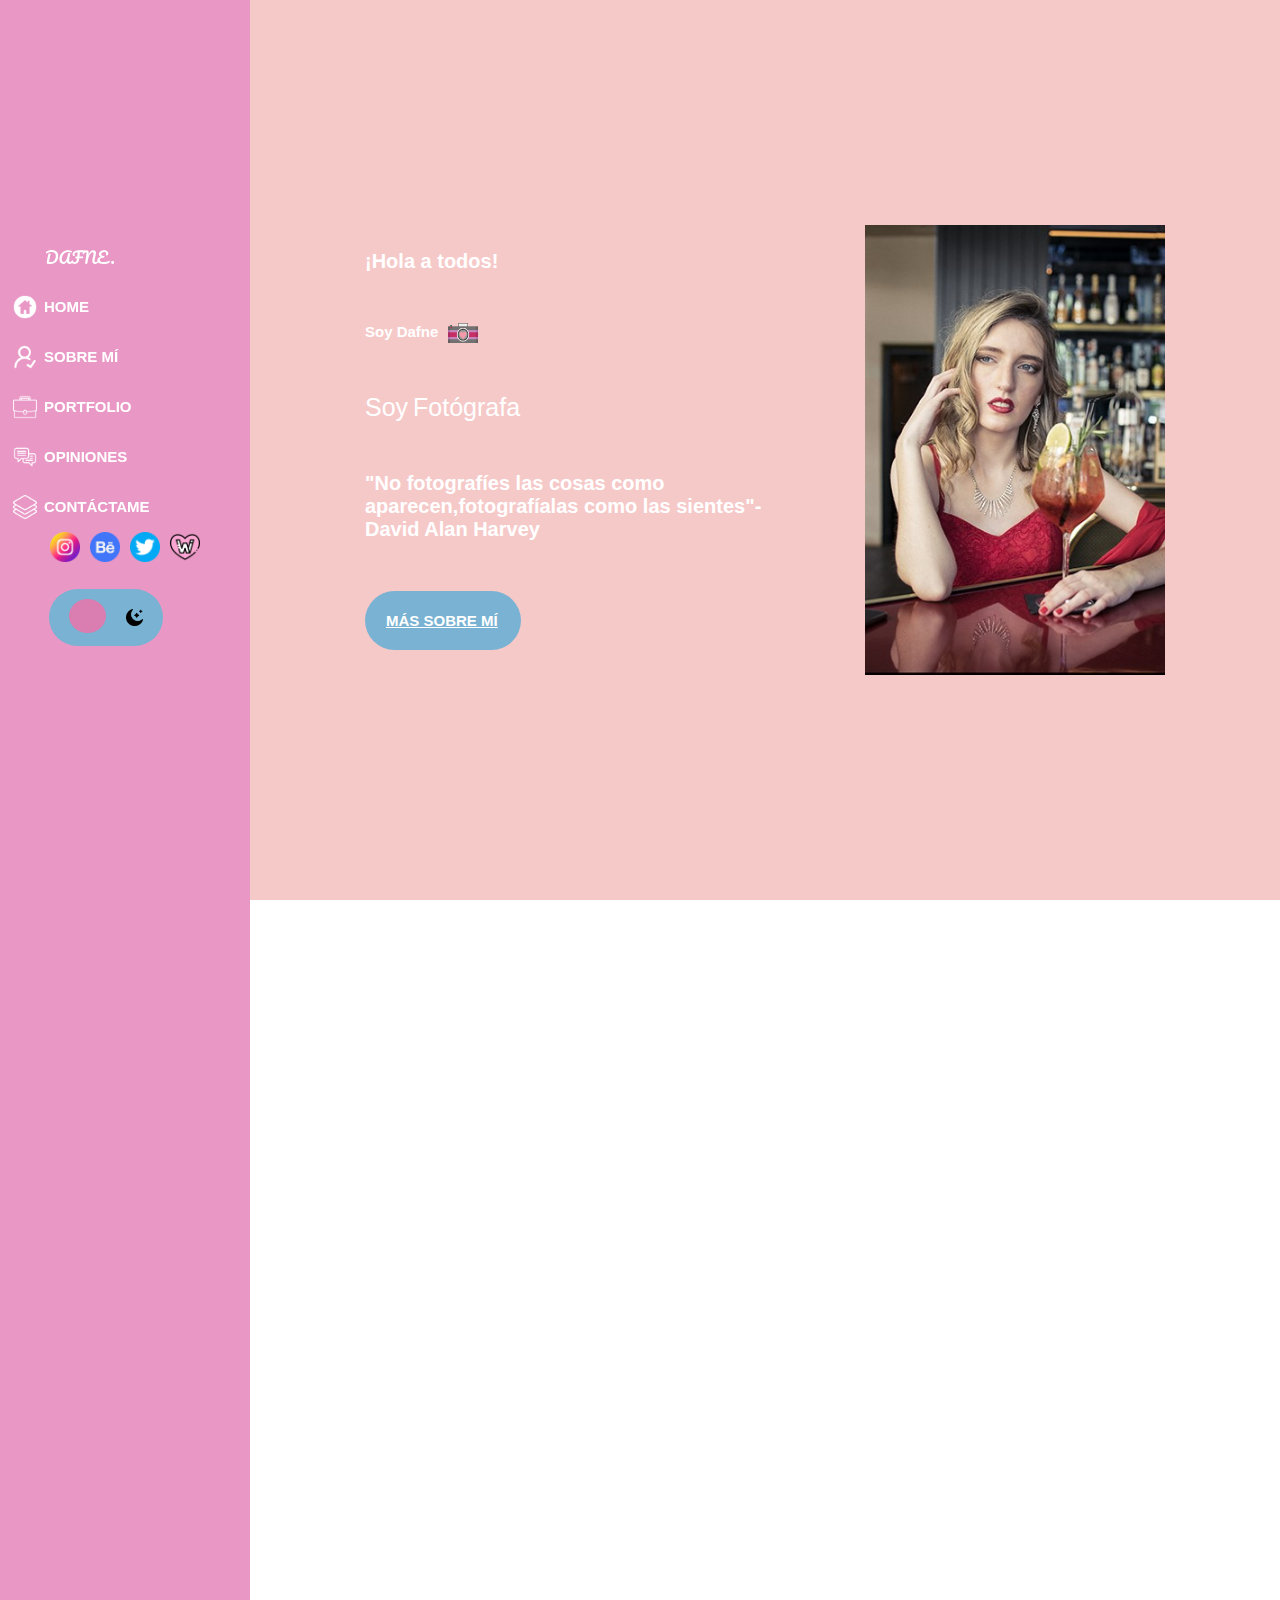
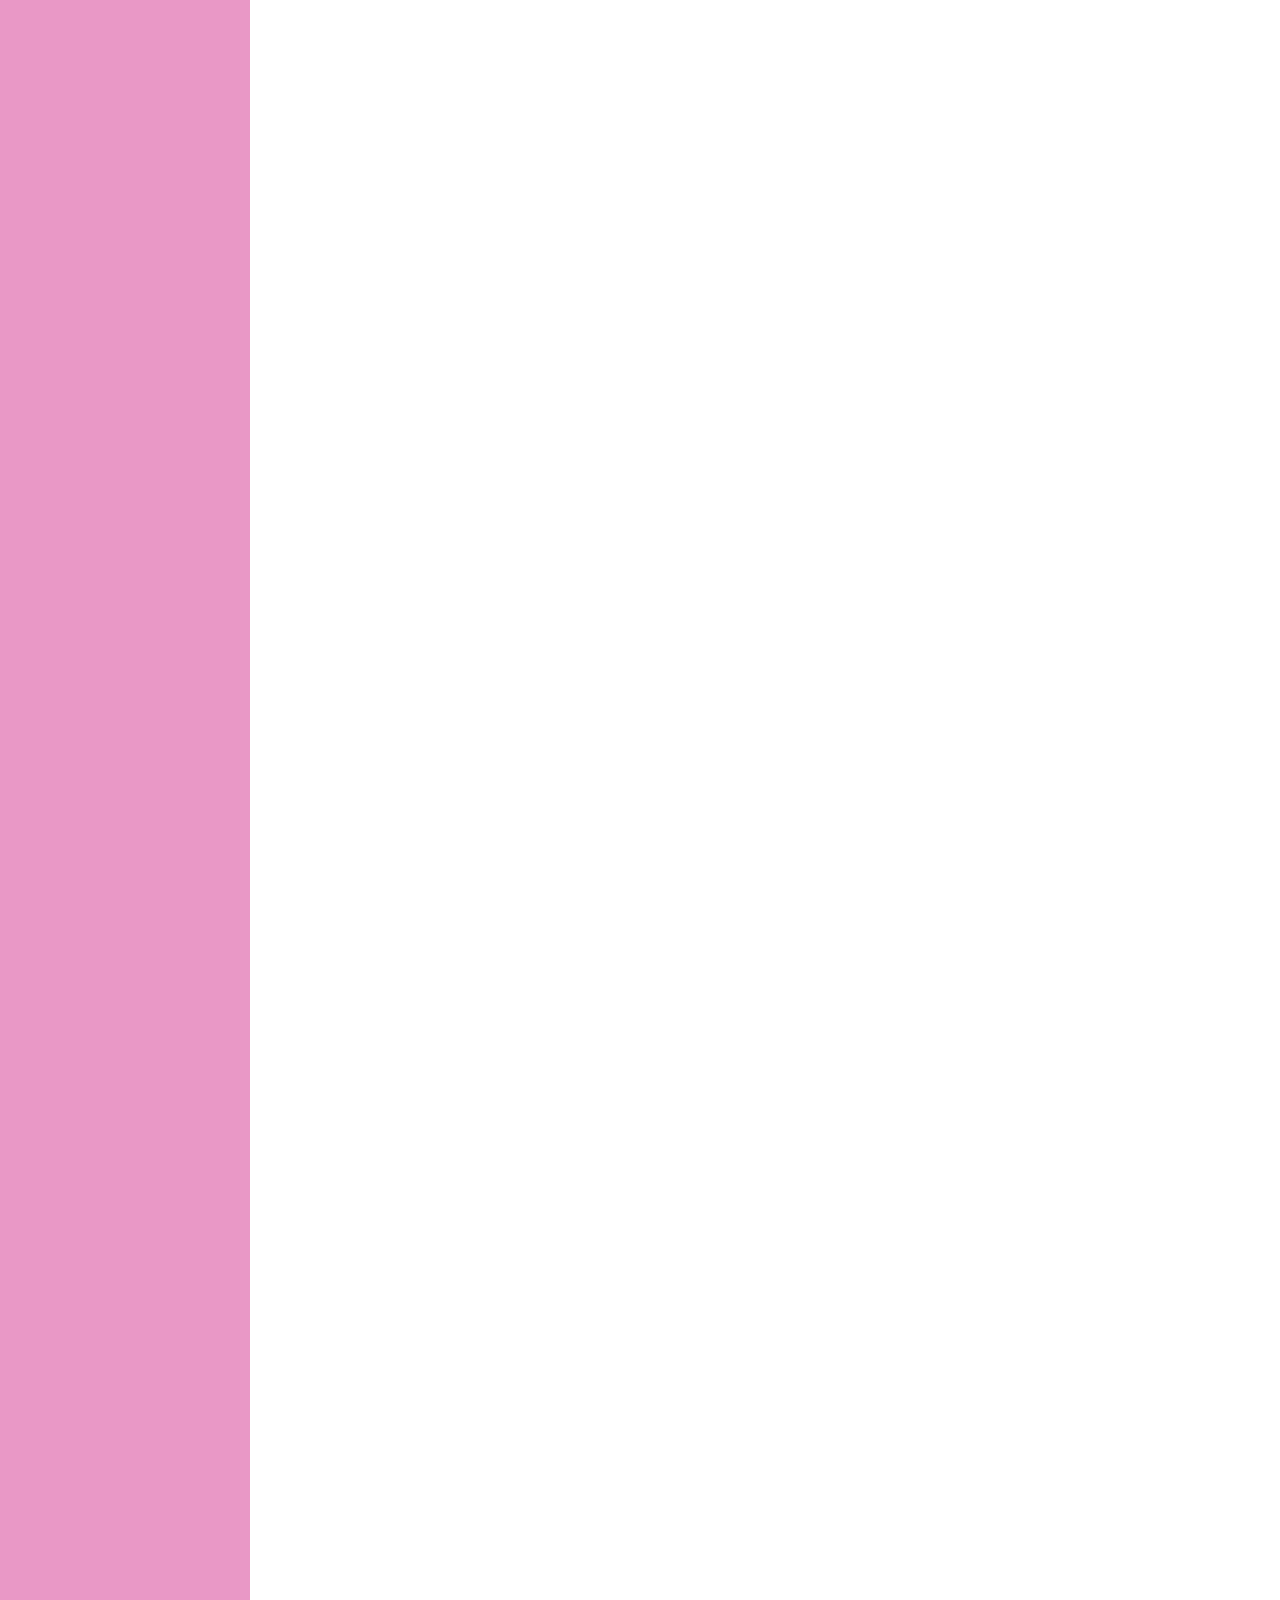
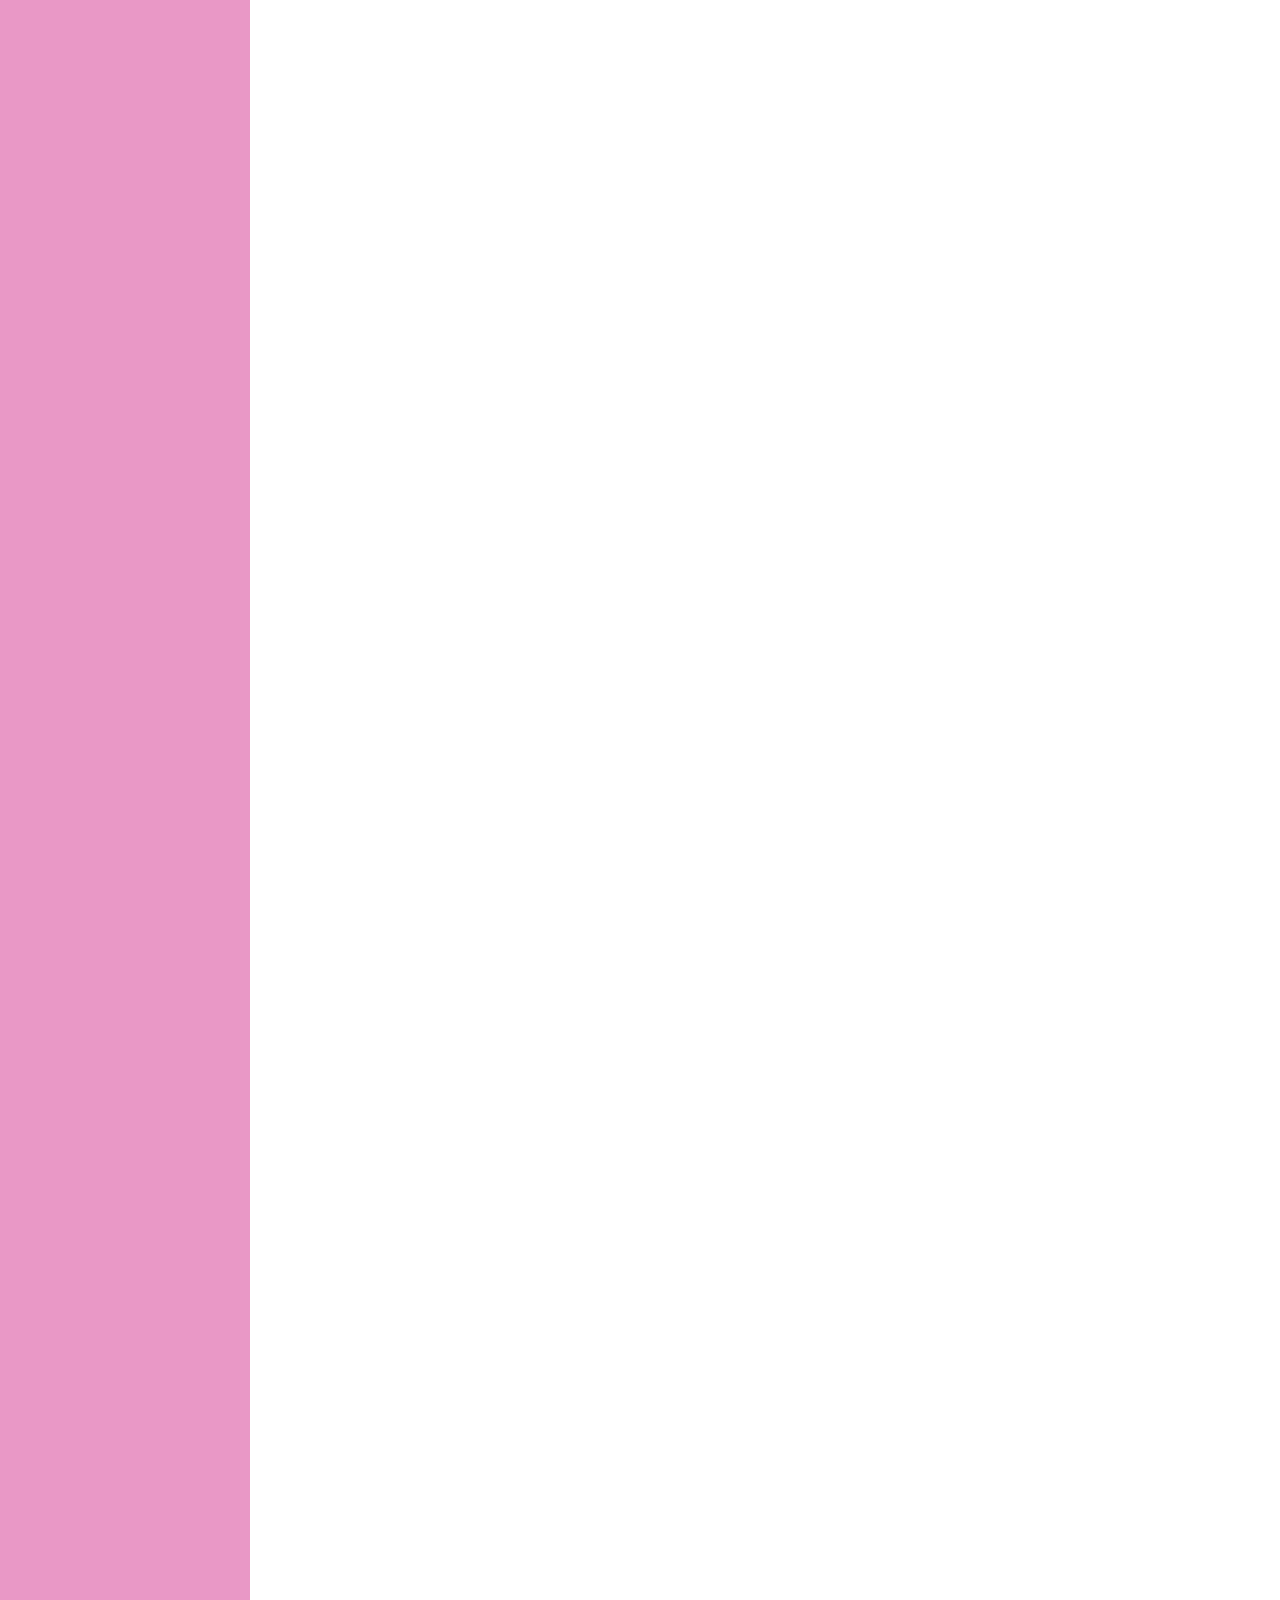
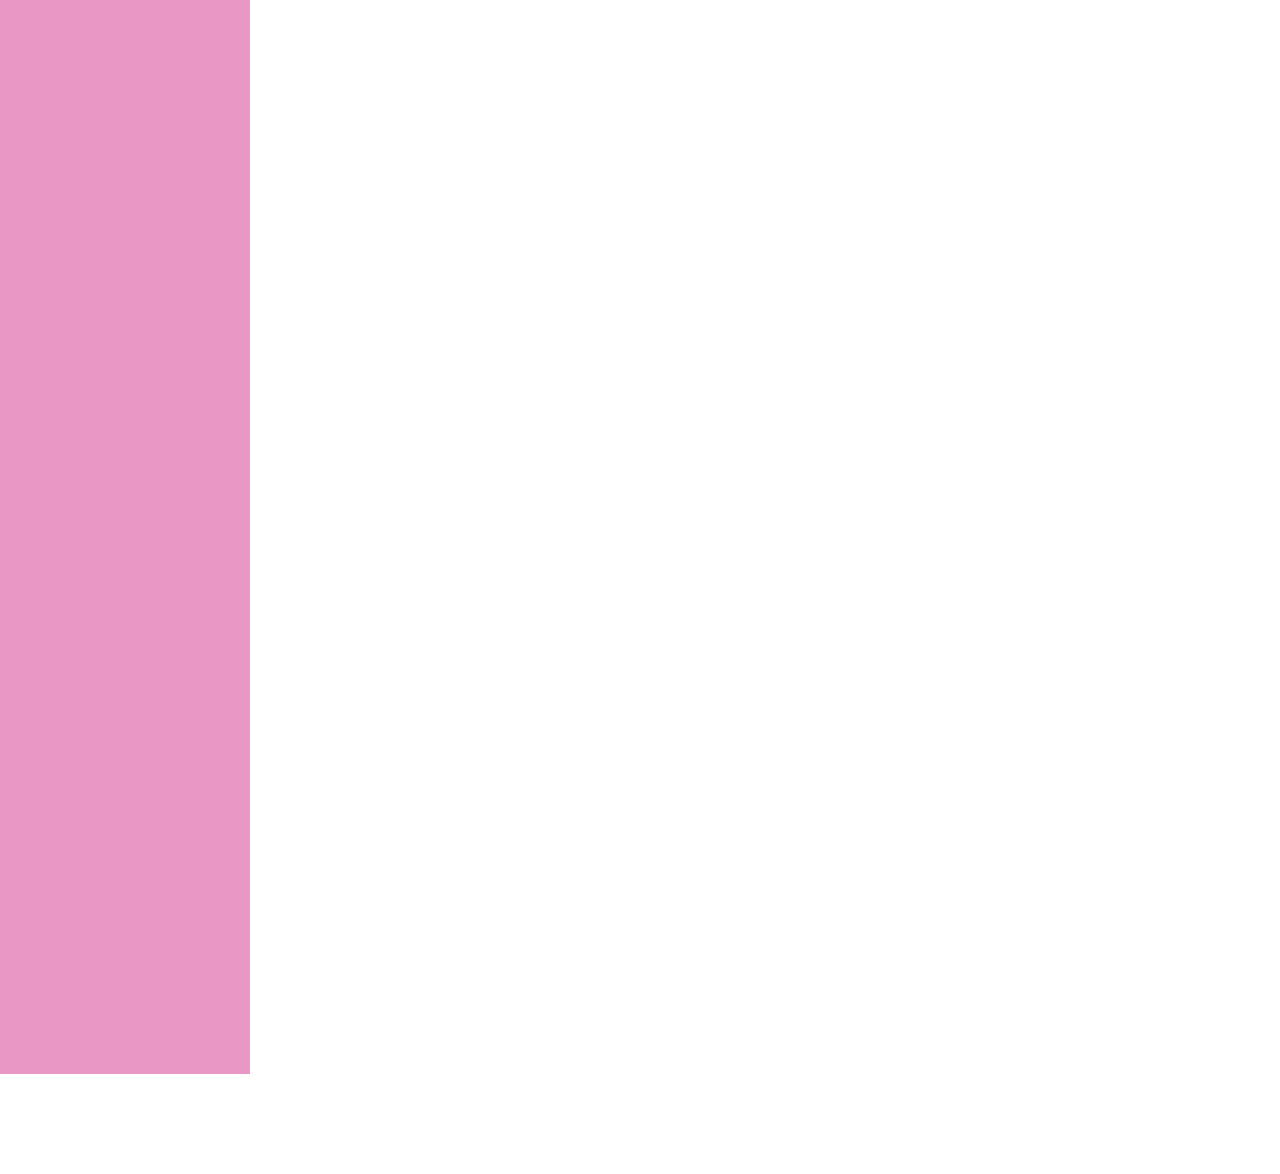
==== commit 26b01cb2: "nuevo" ====
--- a/index.html
+++ b/index.html
@@ -26,36 +26,38 @@
             <!-- <img class="cliente"src="imagenes/dafne.svg"> -->
             
             <section class="menu">
-                <a href="#home">
-                <article class="tituloicono">
-                    <img class="iconito" src="imagenes/casa.png">
-                    <h1>HOME</h1>
-                </article>
-                </a>
-                <a href="#sobremi">
-                <article class="tituloicono">
-                    <img  class="iconito" src="imagenes/about.png">
-                    <h1>SOBRE MÍ</h1>
-                </article>
-                </a>
-                <a href="#portfolio">
-                <article class="tituloicono">
-                    <img  class="iconito" src="imagenes/maleta.png">
-                    <h1>PORTFOLIO</h1>
-                </article>
-                </a>
-                <a href="#opiniones">
-                <article class="tituloicono">
-                    <img  class="iconito" src="imagenes/chat.png">
-                    <h1>OPINIONES</h1>
-                </article>
-                </a>
-                <a href="#contactame">
-                <article class="tituloicono">
-                    <img  class="iconito" src="imagenes/notas.png">
-                    <h1>CONTÁCTAME</h1>
-                </article>
-                </a>
+                <ul>
+                    <li><a href="#home">
+                    <article class="tituloicono">
+                        <img class="iconito" src="imagenes/casa.png">
+                        <h1>HOME</h1>
+                    </article>
+                    </a></li>
+                    <li><a href="#sobremi">
+                    <article class="tituloicono">
+                        <img  class="iconito" src="imagenes/about.png">
+                        <h1>SOBRE MÍ</h1>
+                    </article>
+                    </a></li>
+                    <li><a href="#portfolio">
+                    <article class="tituloicono">
+                        <img  class="iconito" src="imagenes/maleta.png">
+                        <h1>PORTFOLIO</h1>
+                    </article>
+                    </a></li>
+                    <li><a href="#opiniones">
+                    <article class="tituloicono">
+                        <img  class="iconito" src="imagenes/chat.png">
+                        <h1>OPINIONES</h1>
+                    </article>
+                    </a></li>
+                    <li><a href="#contactame">
+                    <article class="tituloicono">
+                        <img  class="iconito" src="imagenes/notas.png">
+                        <h1>CONTÁCTAME</h1>
+                    </article>
+                    </a></li>
+                </ul>
                 <article class="redessociales1">
                     <a href="https://instagram.com/daafne_photo?igshid=ZDc4ODBmNjlmNQ=="><img class="img1" src="imagenes/instagram.png"></a>
                     <a href="https://www.behance.net/infodaafne8415"><img class="img1" src="imagenes/behance.png"></a>
@@ -77,6 +79,7 @@
                     <img class="sol" src="imagenes/sol.png">
                     <img class="luna" src="imagenes/luna.png">
                 </div>
+            
             </section>
         </div>
     </header>
--- a/css/pfinal.css
+++ b/css/pfinal.css
@@ -10,14 +10,19 @@
 }
 
 body{
-	display: flex;
-	
-	font-family: 'Josefin Sans', sans-serif;	
+	font-family: 'Josefin Sans', sans-serif;
+    display: flex;
+    overflow-x: hidden;
+	
+	
 }
 
 .tituloWeb{
-	width:40%;
+	width:27%;
 	height:50px;
+	position: relative;
+    left: 46px;
+
 
 	background-image: url("../imagenes/dafnecompleto.svg");
 	background-size: contain;
@@ -27,7 +32,7 @@
 
 .puñetero{
 	display: flex;
-    padding: 23px;
+    padding: 23px 0px
 }
 
 
@@ -102,11 +107,16 @@
 }
 
 .conjunto{
+	flex: 1 1 80%;
+
+}
+
+/* .conjunto{
 	display: flex;
 	flex-direction: column;
 	width: 86vw;
 	min-width: 400px;
-}
+} */
 	
 .conjunto section .contenido{
 	max-width:1000px;
@@ -137,10 +147,23 @@
 	font-size: clamp(15px, 20px, 50px);
 }
 
-a{
-text-decoration: none;
-}
+.menu ul li a{
+
+	text-decoration: none;
+    width: 80%;
+}
+
 .menutodo{
+
+	flex:1 1 20%;
+	background-color: #E998C6;
+	min-width: 200px;
+    max-width: 250px;
+
+
+}
+
+/* .menutodo{
 	background-color: #E998C6;
     left: 0px;
     display: flex;
@@ -149,20 +172,33 @@
     width: 20vw;
 	max-width: 250px;
 	min-width: 60px;
-}
+} */
 
 
 
 .menu{
 	
 	flex-direction: column;
-    width: 20vw;
     display: flex;
 	max-width: 250px;
-	gap: 10px;
+}
+.menu ul{
+	list-style: none;
 }
 
 .conjuntomenu{
+	height: 100%;
+    display: flex;
+    justify-content: center;
+    position: fixed;
+    flex-direction: column;
+    width: 20%;
+    min-width: 200px;
+    max-width: 250px;
+	
+}
+
+/* .conjuntomenu{
 	
 	display: flex;
     flex-direction: column;
@@ -172,12 +208,13 @@
     align-items: center;
 	min-width: 60px;
 
-}
+} */
 	
 .redessociales1{
-	display:flex;
-	justify-content: center;
-	gap:10px;
+	display: flex;
+    justify-content: center;
+    gap: 10px;
+    flex-wrap: wrap;
 }
 .img1{
 	width: 30px;
@@ -960,8 +997,6 @@
 		.conjunto{
 			display: flex;
 			flex-direction: column;
-			width: 81vw;
-			gap: 30px;
 		}
 		
 		.user{
@@ -1172,13 +1207,16 @@
 			width: 400px;
 		}
 	}
+	@media(max-width:1050){
+		body{
+			overflow-x: none;
+		}
+	}
 	@media(max-width:900px){
 	.tituloimagenbocadillo{
 		gap:0px;
 	}
-	.conjunto{
-		gap:10px;
-	}
+	
 	.recentworks{
 		gap:10px;
 	}
@@ -1198,6 +1236,8 @@
 		
 	.tituloWeb{
 		background-image: url("../imagenes/dBlanco.svg");
+		position: relative;
+    	left: 2px;
 	}
 	img .user{
 		width: 20%;
@@ -1216,12 +1256,14 @@
 	}
 			
 	.menutodo{
-		width:10vw;
-	}
+		min-width: 77px;
+    	width: 10%;
+	}
+	
 			
 	.conjunto{
-		width:91vw;
-		min-width: 400px;
+		
+   	 	flex: 1 1 80%;
 	}
 			
 	.redessociales1{
@@ -1233,6 +1275,8 @@
 	.conjuntomenu{
 				
 		align-items: center;
+    	min-width: 77px;
+    	width: 10%;
 				
 	}
 	.gettexto{
@@ -1337,6 +1381,9 @@
 		}
 	}
 	@media(max-width:376px){
+	.user{
+		width: 250px;
+	}
 	.conjunto{
 		gap: 0px;
 	}
